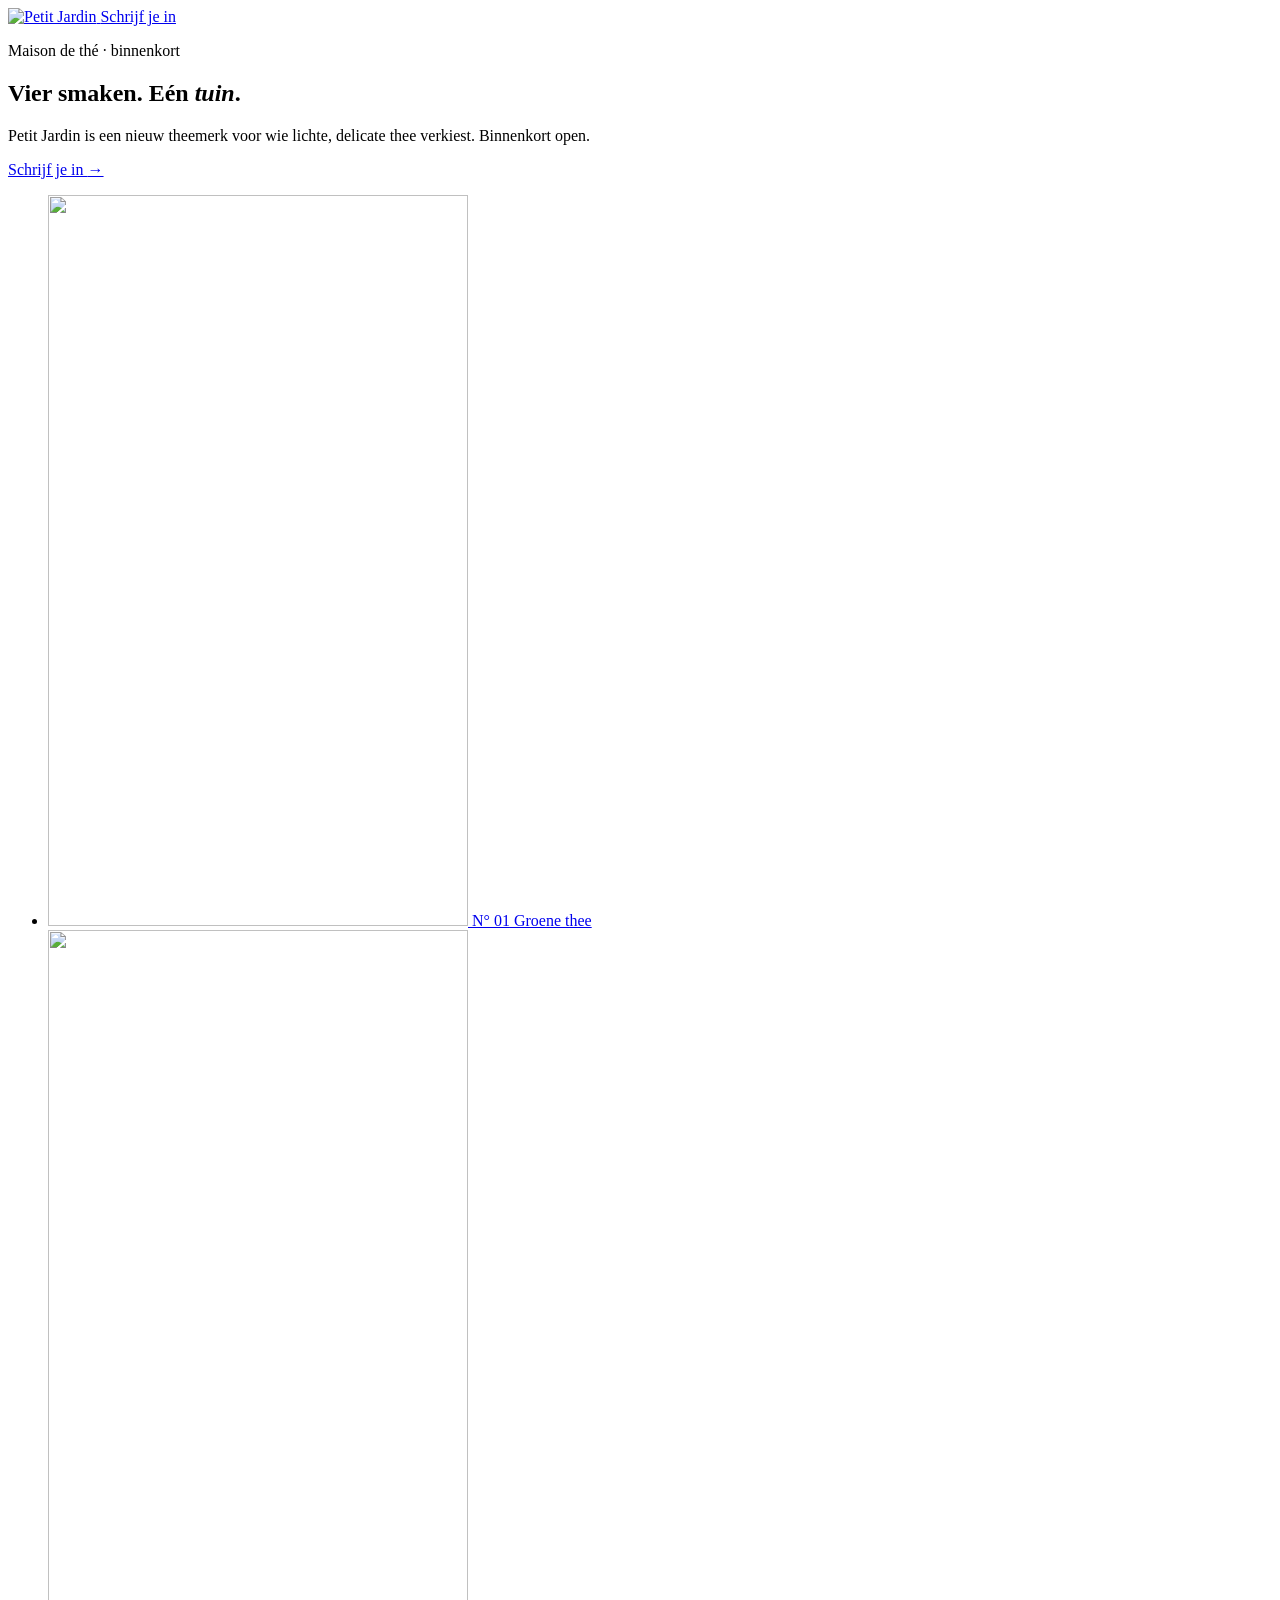
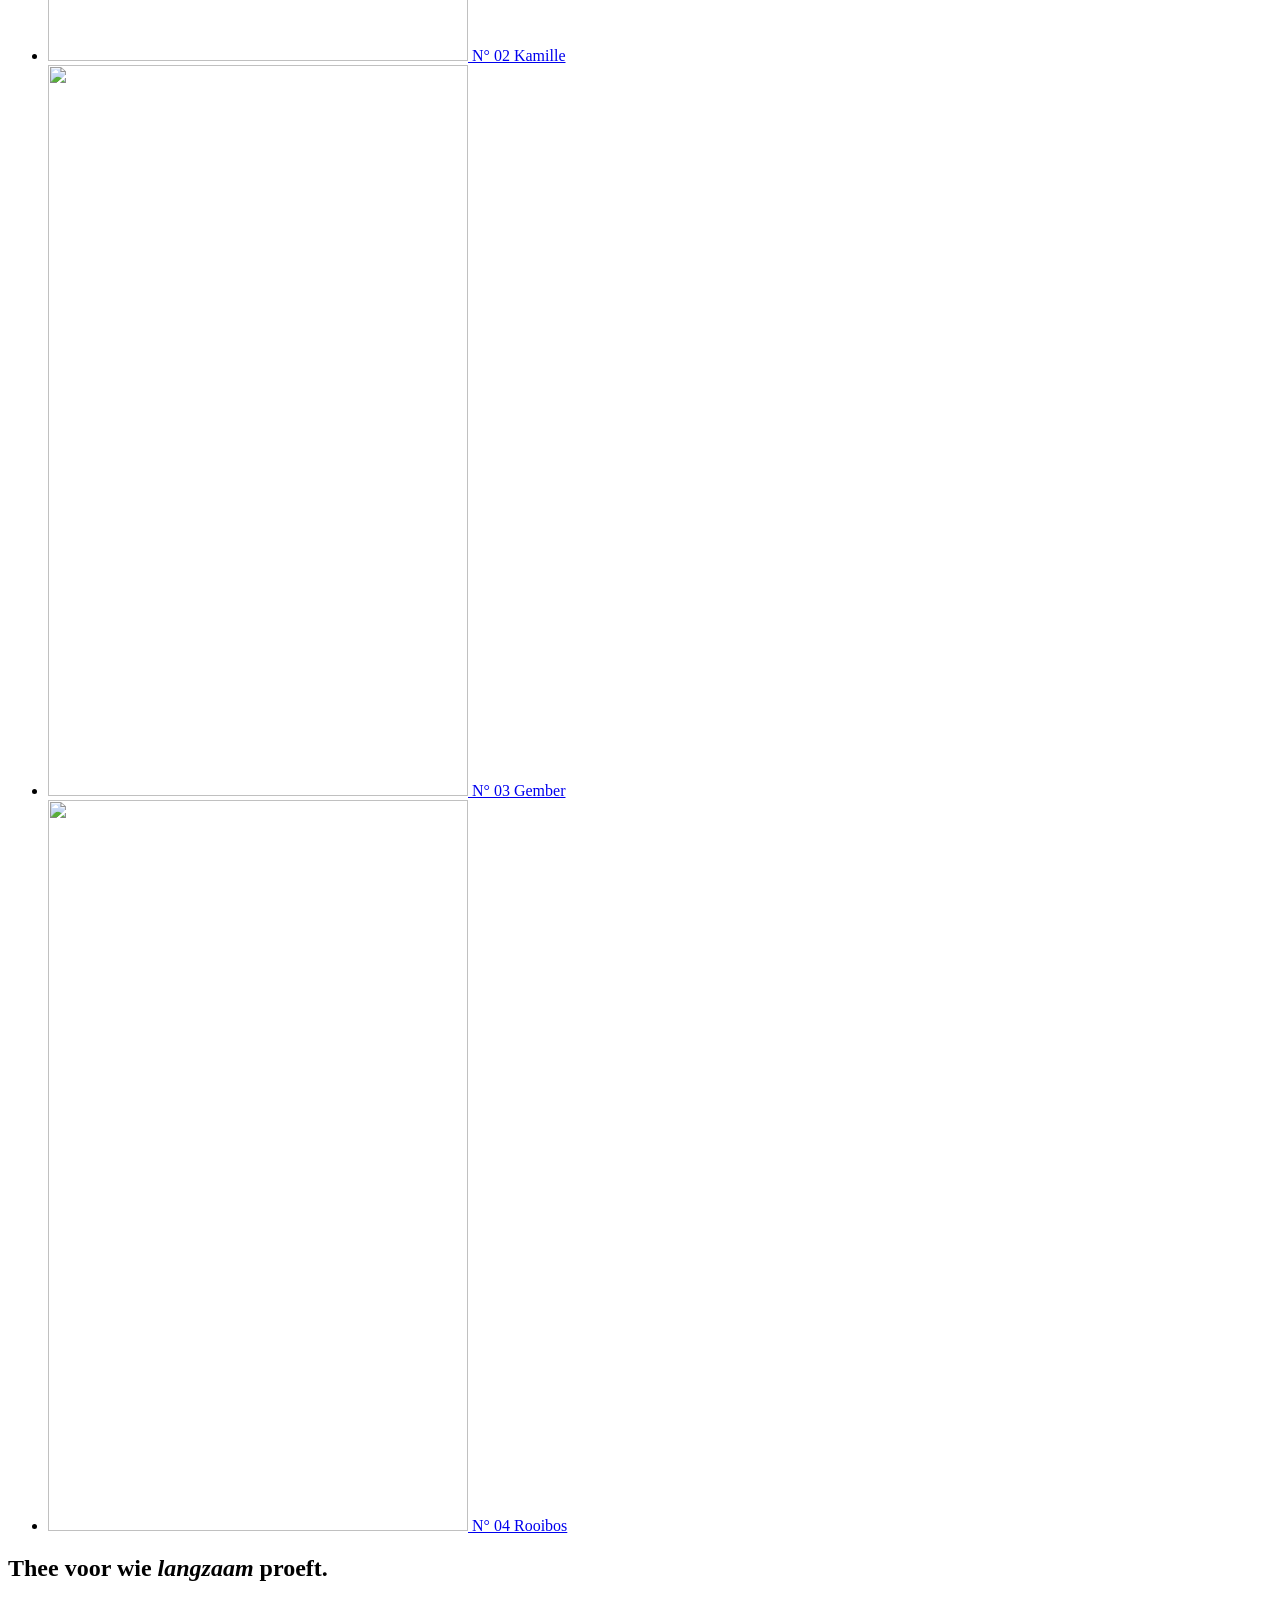
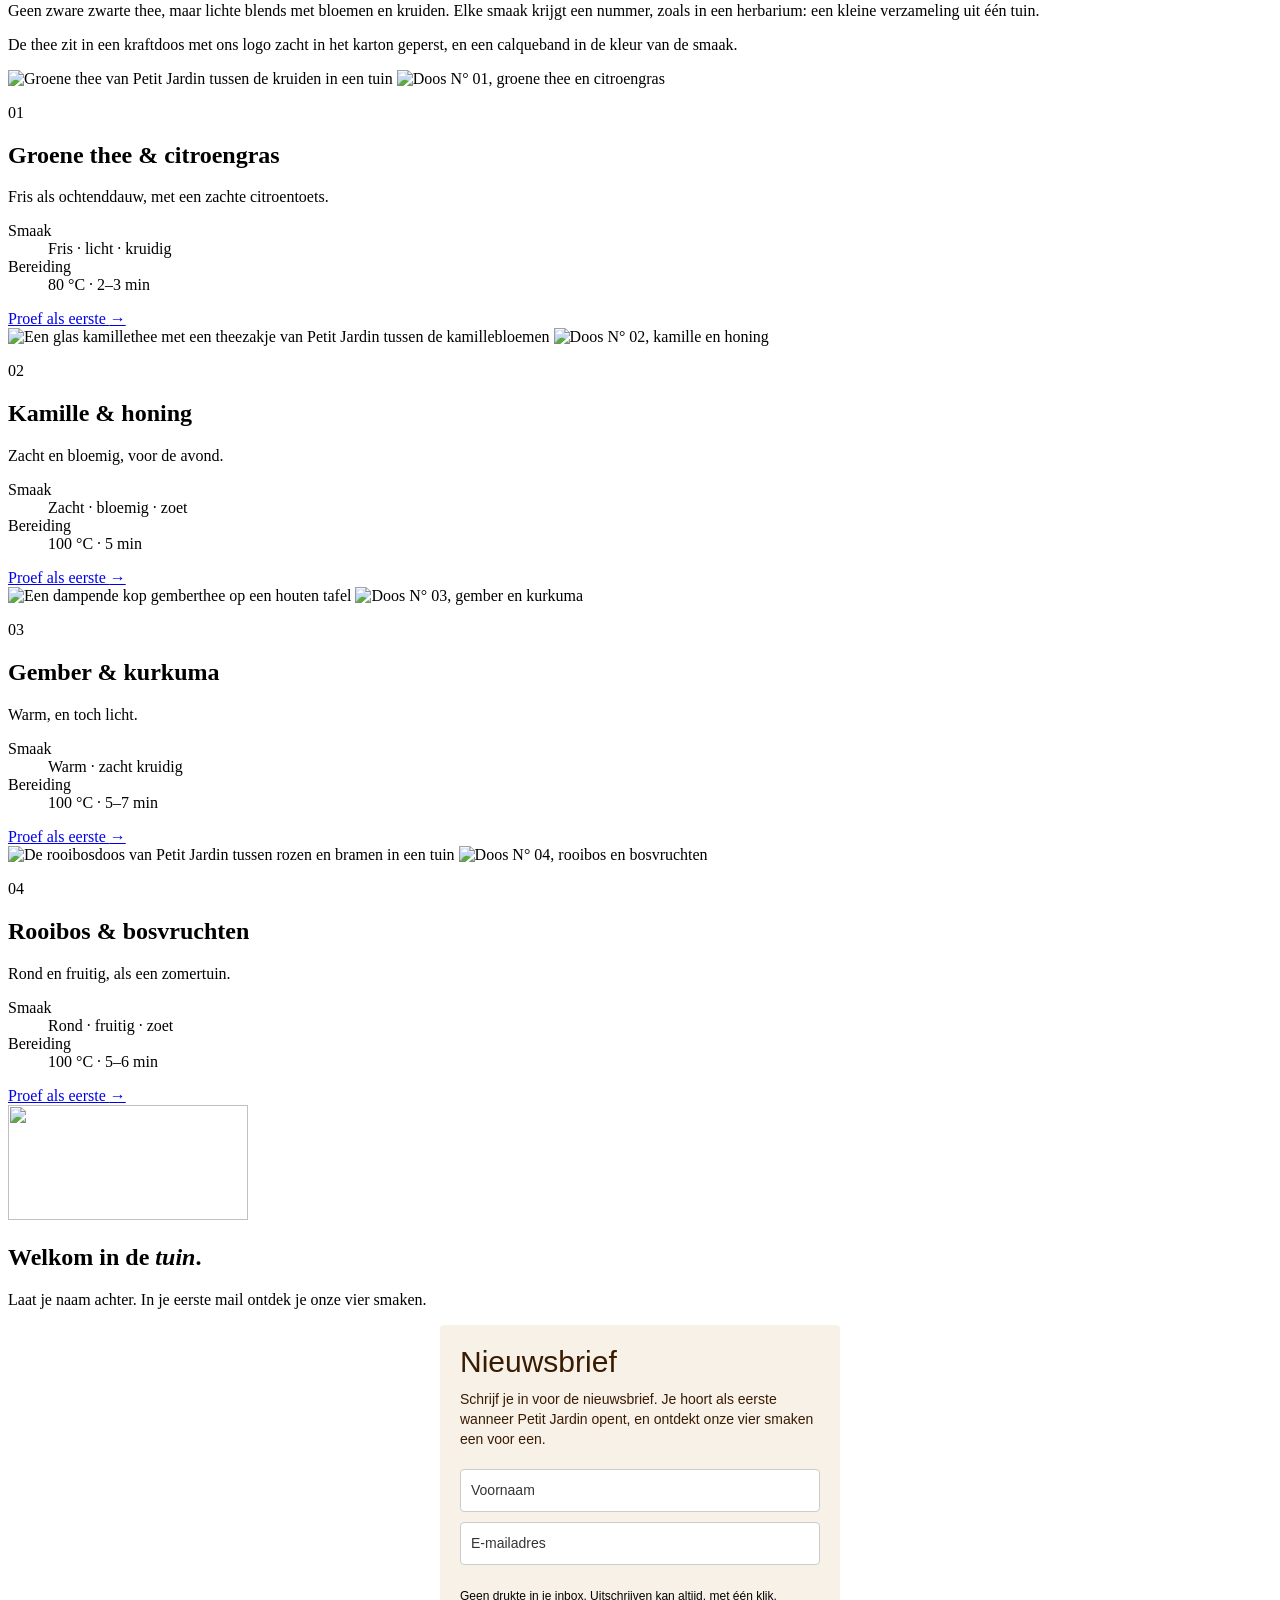
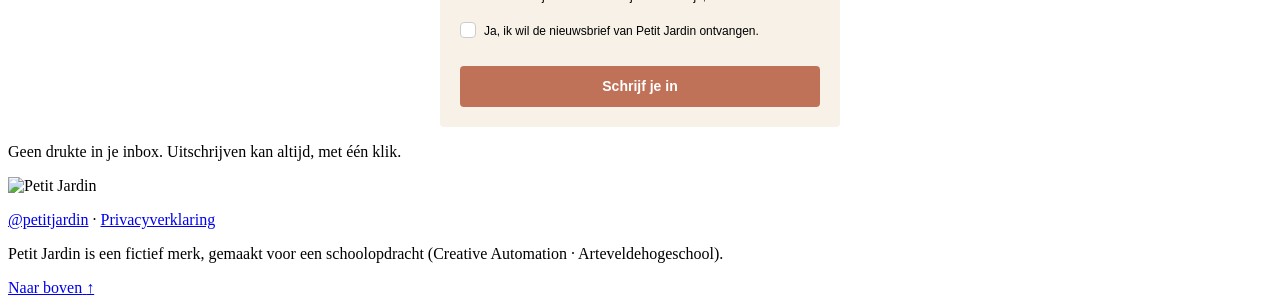
==== index.html @ 63204a81 "Add files via upload" ====
<!doctype html>
<html lang="nl">
<head>
  <meta charset="utf-8">
  <meta name="viewport" content="width=device-width, initial-scale=1">
  <title>Petit Jardin · Maison de thé</title>
  <meta name="description" content="Vier smaken. Eén tuin. Petit Jardin is een nieuw theemerk voor wie lichte, delicate thee verkiest. Schrijf je in voor de nieuwsbrief.">
  <meta property="og:title" content="Petit Jardin · Vier smaken. Eén tuin.">
  <meta property="og:description" content="Een nieuw theemerk voor wie lichte, delicate thee verkiest. Binnenkort open.">
  <link rel="icon" type="image/png" sizes="64x64" href="img/favicon.png?v=2">
  <link rel="preconnect" href="https://fonts.googleapis.com">
  <link rel="preconnect" href="https://fonts.gstatic.com" crossorigin>
  <link href="https://fonts.googleapis.com/css2?family=DM+Mono:wght@400&family=Fraunces:ital,opsz,wght,SOFT,WONK@0,9..144,300,0..100,0..1;1,9..144,300,0..100,0..1&family=Jost:wght@300;400&display=swap" rel="stylesheet">
  <link rel="stylesheet" href="css/richting-b.css?v=6">
  <link rel="stylesheet" href="css/mailerlite.css?v=1">
  <script>document.documentElement.classList.add('js');</script>
</head>
<body>

  <!-- Navigatie: bovenaan in de pagina; voorbij de hero glijdt ze als compacte vaste balk in beeld.
       De plaatshouder houdt de oorspronkelijke hoogte vast, zodat er nooit iets verspringt. -->
  <div class="header-plek">
  <header class="header">
    <a href="#top" class="header__logo" aria-label="Petit Jardin, naar boven">
      <img src="img/logo-horizontaal.png" alt="Petit Jardin" width="184" height="48">
    </a>
    <a href="#inschrijven" class="knop knop--klein">Schrijf je in</a>
  </header>
  </div>

  <!-- 1 · HERO -->
  <div class="hero-wrap">
    <section class="hero" aria-labelledby="hero-titel">
      <div class="hero__tekst">
        <p class="label reveal">Maison de thé · binnenkort</p>
        <h1 id="hero-titel" class="reveal">Vier smaken. Eén <em>tuin</em>.</h1>
        <p class="hero__intro reveal">Petit Jardin is een nieuw theemerk voor wie lichte, delicate thee verkiest. Binnenkort open.</p>
        <a href="#inschrijven" class="tekstlink reveal">Schrijf je in <span class="tekstlink__pijl" aria-hidden="true">→</span></a>
      </div>
      <ul class="collectie reveal" aria-label="De vier smaken">
        <li>
          <a class="collectie__doos" href="#groene-thee" style="--nevel: url('img/pj_14_nevel_N01_groene-thee.jpg'); --kleur: #A9C6A4">
            <span class="collectie__nevel" aria-hidden="true"></span>
            <picture><source srcset="img/doos-n01-groene-thee.webp" type="image/webp"><img src="img/doos-n01-groene-thee.png" alt="" width="420" height="731"></picture>
            <span class="collectie__naam"><span>N° 01</span> Groene thee</span>
          </a>
        </li>
        <li>
          <a class="collectie__doos" href="#kamille" style="--nevel: url('img/pj_15_nevel_N02_kamille.jpg'); --kleur: #EFCF83">
            <span class="collectie__nevel" aria-hidden="true"></span>
            <picture><source srcset="img/doos-n02-kamille.webp" type="image/webp"><img src="img/doos-n02-kamille.png" alt="" width="420" height="731"></picture>
            <span class="collectie__naam"><span>N° 02</span> Kamille</span>
          </a>
        </li>
        <li>
          <a class="collectie__doos" href="#gember" style="--nevel: url('img/pj_16_nevel_N03_gember.jpg'); --kleur: #E79C80">
            <span class="collectie__nevel" aria-hidden="true"></span>
            <picture><source srcset="img/doos-n03-gember.webp" type="image/webp"><img src="img/doos-n03-gember.png" alt="" width="420" height="731"></picture>
            <span class="collectie__naam"><span>N° 03</span> Gember</span>
          </a>
        </li>
        <li>
          <a class="collectie__doos" href="#rooibos" style="--nevel: url('img/pj_17_nevel_N04_rooibos.jpg'); --kleur: #C68FA2">
            <span class="collectie__nevel" aria-hidden="true"></span>
            <picture><source srcset="img/doos-n04-rooibos.webp" type="image/webp"><img src="img/doos-n04-rooibos.png" alt="" width="420" height="731"></picture>
            <span class="collectie__naam"><span>N° 04</span> Rooibos</span>
          </a>
        </li>
      </ul>
    </section>
  </div>

  <main>
    <!-- 2 · VERHAAL -->
    <section class="verhaal" aria-labelledby="verhaal-titel">
      <span class="haarlijn" aria-hidden="true"></span>
      <h2 id="verhaal-titel" class="reveal">Thee voor wie <em>langzaam</em> proeft.</h2>
      <div class="verhaal__kolommen reveal">
        <p>Geen zware zwarte thee, maar lichte blends met bloemen en kruiden. Elke smaak krijgt een nummer, zoals in een herbarium: een kleine verzameling uit één tuin.</p>
        <p>De thee zit in een kraftdoos met ons logo zacht in het karton geperst, en een calqueband in de kleur van de smaak.</p>
      </div>
      <span class="haarlijn" aria-hidden="true"></span>
    </section>

    <!-- 3–6 · DE VIER SMAKEN, elk op een eigen nevel -->
    <section class="smaak smaak--n01" id="groene-thee" aria-labelledby="smaak-01">
      <div class="smaak__inner">
        <div class="smaak__beeld reveal">
          <img class="smaak__foto" src="img/pj_08_groene-thee_kruidentuin.jpg" alt="Groene thee van Petit Jardin tussen de kruiden in een tuin" width="1080" height="1350" loading="lazy">
          <picture><source srcset="img/doos-n01-groene-thee.webp" type="image/webp"><img class="smaak__doos" src="img/doos-n01-groene-thee.png" alt="Doos N° 01, groene thee en citroengras" width="420" height="731" loading="lazy"></picture>
        </div>
        <article class="etiket reveal">
          <p class="etiket__nummer" aria-hidden="true">01</p>
          <h2 id="smaak-01"><span class="etiket__naam">Groene thee</span> <span class="etiket__duo">&amp; citroengras</span></h2>
          <p class="etiket__tekst">Fris als ochtenddauw, met een zachte citroentoets.</p>
          <dl class="etiket__info">
            <div><dt>Smaak</dt><dd>Fris · licht · kruidig</dd></div>
            <div class="etiket__bereiding"><dt>Bereiding</dt><dd>80 °C · 2–3 min</dd></div>
          </dl>
          <a href="#inschrijven" class="tekstlink">Proef als eerste <span class="tekstlink__pijl" aria-hidden="true">→</span></a>
        </article>
      </div>
    </section>

    <section class="smaak smaak--n02 smaak--gespiegeld" id="kamille" aria-labelledby="smaak-02">
      <div class="smaak__inner">
        <div class="smaak__beeld reveal">
          <img class="smaak__foto" src="img/pj_02_kamille_glas.jpg" alt="Een glas kamillethee met een theezakje van Petit Jardin tussen de kamillebloemen" width="960" height="1200" loading="lazy">
          <picture><source srcset="img/doos-n02-kamille.webp" type="image/webp"><img class="smaak__doos" src="img/doos-n02-kamille.png" alt="Doos N° 02, kamille en honing" width="420" height="731" loading="lazy"></picture>
        </div>
        <article class="etiket reveal">
          <p class="etiket__nummer" aria-hidden="true">02</p>
          <h2 id="smaak-02"><span class="etiket__naam">Kamille</span> <span class="etiket__duo">&amp; honing</span></h2>
          <p class="etiket__tekst">Zacht en bloemig, voor de avond.</p>
          <dl class="etiket__info">
            <div><dt>Smaak</dt><dd>Zacht · bloemig · zoet</dd></div>
            <div class="etiket__bereiding"><dt>Bereiding</dt><dd>100 °C · 5 min</dd></div>
          </dl>
          <a href="#inschrijven" class="tekstlink">Proef als eerste <span class="tekstlink__pijl" aria-hidden="true">→</span></a>
        </article>
      </div>
    </section>

    <section class="smaak smaak--n03" id="gember" aria-labelledby="smaak-03">
      <div class="smaak__inner">
        <div class="smaak__beeld reveal">
          <img class="smaak__foto" src="img/pj_04_gember_kop.jpg" alt="Een dampende kop gemberthee op een houten tafel" width="960" height="1200" loading="lazy">
          <picture><source srcset="img/doos-n03-gember.webp" type="image/webp"><img class="smaak__doos" src="img/doos-n03-gember.png" alt="Doos N° 03, gember en kurkuma" width="420" height="731" loading="lazy"></picture>
        </div>
        <article class="etiket reveal">
          <p class="etiket__nummer" aria-hidden="true">03</p>
          <h2 id="smaak-03"><span class="etiket__naam">Gember</span> <span class="etiket__duo">&amp; kurkuma</span></h2>
          <p class="etiket__tekst">Warm, en toch licht.</p>
          <dl class="etiket__info">
            <div><dt>Smaak</dt><dd>Warm · zacht kruidig</dd></div>
            <div class="etiket__bereiding"><dt>Bereiding</dt><dd>100 °C · 5–7 min</dd></div>
          </dl>
          <a href="#inschrijven" class="tekstlink">Proef als eerste <span class="tekstlink__pijl" aria-hidden="true">→</span></a>
        </article>
      </div>
    </section>

    <section class="smaak smaak--n04 smaak--gespiegeld" id="rooibos" aria-labelledby="smaak-04">
      <div class="smaak__inner">
        <div class="smaak__beeld reveal">
          <img class="smaak__foto" src="img/pj_05_rooibos_tuin.jpg" alt="De rooibosdoos van Petit Jardin tussen rozen en bramen in een tuin" width="960" height="1200" loading="lazy">
          <picture><source srcset="img/doos-n04-rooibos.webp" type="image/webp"><img class="smaak__doos" src="img/doos-n04-rooibos.png" alt="Doos N° 04, rooibos en bosvruchten" width="420" height="731" loading="lazy"></picture>
        </div>
        <article class="etiket reveal">
          <p class="etiket__nummer" aria-hidden="true">04</p>
          <h2 id="smaak-04"><span class="etiket__naam">Rooibos</span> <span class="etiket__duo">&amp; bosvruchten</span></h2>
          <p class="etiket__tekst">Rond en fruitig, als een zomertuin.</p>
          <dl class="etiket__info">
            <div><dt>Smaak</dt><dd>Rond · fruitig · zoet</dd></div>
            <div class="etiket__bereiding"><dt>Bereiding</dt><dd>100 °C · 5–6 min</dd></div>
          </dl>
          <a href="#inschrijven" class="tekstlink">Proef als eerste <span class="tekstlink__pijl" aria-hidden="true">→</span></a>
        </article>
      </div>
    </section>

    <!-- 7 · INSCHRIJVEN op kraft -->
    <section class="inschrijven" id="inschrijven" aria-labelledby="inschrijven-titel">
      <img class="inschrijven__logo reveal" src="img/logo-gestapeld-dun-bruin.png" alt="" width="240" height="115" loading="lazy">
      <h2 id="inschrijven-titel" class="reveal">Welkom in de <em>tuin</em>.</h2>
      <p class="inschrijven__intro reveal">Laat je naam achter. In je eerste mail ontdek je onze vier smaken.</p>

      <div class="kaart reveal">
        <!-- ===================================================
             MAILERLITE-FORMULIER
             Vervang alles binnen <div id="mailerlite-form"> door
             de embedcode van je MailerLite-formulier.
             (Hieronder staat de echte embed van MailerLite. Stijl: css/mailerlite.css)
             =================================================== -->
        <div id="mailerlite-form" class="formulier">
<style type="text/css">@import url("https://assets.mlcdn.com/fonts.css?version=1794235");</style>
    <style type="text/css">
    /* LOADER */
    .ml-form-embedSubmitLoad {
      display: inline-block;
      width: 20px;
      height: 20px;
    }
    .g-recaptcha {
    transform: scale(1);
    -webkit-transform: scale(1);
    transform-origin: 0 0;
    -webkit-transform-origin: 0 0;
    height: ;
    }
    .sr-only {
      position: absolute;
      width: 1px;
      height: 1px;
      padding: 0;
      margin: -1px;
      overflow: hidden;
      clip: rect(0,0,0,0);
      border: 0;
    }
    .ml-form-embedSubmitLoad:after {
      content: " ";
      display: block;
      width: 11px;
      height: 11px;
      margin: 1px;
      border-radius: 50%;
      border: 4px solid #fff;
    border-color: #ffffff #ffffff #ffffff transparent;
    animation: ml-form-embedSubmitLoad 1.2s linear infinite;
    }
    @keyframes ml-form-embedSubmitLoad {
      0% {
      transform: rotate(0deg);
      }
      100% {
      transform: rotate(360deg);
      }
    }
      #mlb2-48344064.ml-form-embedContainer {
        box-sizing: border-box;
        display: table;
        margin: 0 auto;
        position: static;
        width: 100% !important;
      }
      #mlb2-48344064.ml-form-embedContainer h4,
      #mlb2-48344064.ml-form-embedContainer p,
      #mlb2-48344064.ml-form-embedContainer span,
      #mlb2-48344064.ml-form-embedContainer button {
        text-transform: none !important;
        letter-spacing: normal !important;
      }
      #mlb2-48344064.ml-form-embedContainer .ml-form-embedWrapper {
        background-color: #F7F1E8;
        border-width: 0px;
        border-color: transparent;
        border-radius: 4px;
        border-style: solid;
        box-sizing: border-box;
        display: inline-block !important;
        margin: 0;
        padding: 0;
        position: relative;
              }
      #mlb2-48344064.ml-form-embedContainer .ml-form-embedWrapper.embedPopup,
      #mlb2-48344064.ml-form-embedContainer .ml-form-embedWrapper.embedDefault { width: 400px; }
      #mlb2-48344064.ml-form-embedContainer .ml-form-embedWrapper.embedForm { max-width: 400px; width: 100%; }
      #mlb2-48344064.ml-form-embedContainer .ml-form-align-left { text-align: left; }
      #mlb2-48344064.ml-form-embedContainer .ml-form-align-center { text-align: center; }
      #mlb2-48344064.ml-form-embedContainer .ml-form-align-default { display: table-cell !important; vertical-align: middle !important; text-align: center !important; }
      #mlb2-48344064.ml-form-embedContainer .ml-form-align-right { text-align: right; }
      #mlb2-48344064.ml-form-embedContainer .ml-form-embedWrapper .ml-form-embedHeader img {
        border-top-left-radius: 4px;
        border-top-right-radius: 4px;
        height: auto;
        margin: 0 auto !important;
        max-width: 100%;
        width: undefinedpx;
      }
      #mlb2-48344064.ml-form-embedContainer .ml-form-embedWrapper .ml-form-embedBody,
      #mlb2-48344064.ml-form-embedContainer .ml-form-embedWrapper .ml-form-successBody {
        padding: 20px 20px 0 20px;
      }
      #mlb2-48344064.ml-form-embedContainer .ml-form-embedWrapper .ml-form-embedBody.ml-form-embedBodyHorizontal {
        padding-bottom: 0;
      }
      #mlb2-48344064.ml-form-embedContainer .ml-form-embedWrapper .ml-form-embedBody .ml-form-embedContent,
      #mlb2-48344064.ml-form-embedContainer .ml-form-embedWrapper .ml-form-successBody .ml-form-successContent {
        text-align: left;
        margin: 0 0 20px 0;
      }
      #mlb2-48344064.ml-form-embedContainer .ml-form-embedWrapper .ml-form-embedBody .ml-form-embedContent h4,
      #mlb2-48344064.ml-form-embedContainer .ml-form-embedWrapper .ml-form-successBody .ml-form-successContent h4 {
        color: #391B02;
        font-family: 'Open Sans', Arial, Helvetica, sans-serif;
        font-size: 30px;
        font-weight: 400;
        margin: 0 0 10px 0;
        text-align: left;
        word-break: break-word;
      }
      #mlb2-48344064.ml-form-embedContainer .ml-form-embedWrapper .ml-form-embedBody .ml-form-embedContent p,
      #mlb2-48344064.ml-form-embedContainer .ml-form-embedWrapper .ml-form-successBody .ml-form-successContent p {
        color: #391B02;
        font-family: 'Open Sans', Arial, Helvetica, sans-serif;
        font-size: 14px;
        font-weight: 400;
        line-height: 20px;
        margin: 0 0 10px 0;
        text-align: left;
      }
      #mlb2-48344064.ml-form-embedContainer .ml-form-embedWrapper .ml-form-embedBody .ml-form-embedContent ul,
      #mlb2-48344064.ml-form-embedContainer .ml-form-embedWrapper .ml-form-embedBody .ml-form-embedContent ol,
      #mlb2-48344064.ml-form-embedContainer .ml-form-embedWrapper .ml-form-successBody .ml-form-successContent ul,
      #mlb2-48344064.ml-form-embedContainer .ml-form-embedWrapper .ml-form-successBody .ml-form-successContent ol {
        color: #391B02;
        font-family: 'Open Sans', Arial, Helvetica, sans-serif;
        font-size: 14px;
      }
      #mlb2-48344064.ml-form-embedContainer .ml-form-embedWrapper .ml-form-embedBody .ml-form-embedContent ol ol,
      #mlb2-48344064.ml-form-embedContainer .ml-form-embedWrapper .ml-form-successBody .ml-form-successContent ol ol {
        list-style-type: lower-alpha;
      }
      #mlb2-48344064.ml-form-embedContainer .ml-form-embedWrapper .ml-form-embedBody .ml-form-embedContent ol ol ol,
      #mlb2-48344064.ml-form-embedContainer .ml-form-embedWrapper .ml-form-successBody .ml-form-successContent ol ol ol {
        list-style-type: lower-roman;
      }
      #mlb2-48344064.ml-form-embedContainer .ml-form-embedWrapper .ml-form-embedBody .ml-form-embedContent p a,
      #mlb2-48344064.ml-form-embedContainer .ml-form-embedWrapper .ml-form-successBody .ml-form-successContent p a {
        color: #391B02;
        text-decoration: underline;
      }
      #mlb2-48344064.ml-form-embedContainer .ml-form-embedWrapper .ml-block-form .ml-field-group {
        text-align: left!important;
      }
      #mlb2-48344064.ml-form-embedContainer .ml-form-embedWrapper .ml-block-form .ml-field-group label {
        margin-bottom: 5px;
        color: #333333;
        font-size: 14px;
        font-family: 'Open Sans', Arial, Helvetica, sans-serif;
        font-weight: bold; font-style: normal; text-decoration: none;;
        display: inline-block;
        line-height: 20px;
      }
      #mlb2-48344064.ml-form-embedContainer .ml-form-embedWrapper .ml-form-embedBody .ml-form-embedContent p:last-child,
      #mlb2-48344064.ml-form-embedContainer .ml-form-embedWrapper .ml-form-successBody .ml-form-successContent p:last-child {
        margin: 0;
      }
      #mlb2-48344064.ml-form-embedContainer .ml-form-embedWrapper .ml-form-embedBody form {
        margin: 0;
        width: 100%;
      }
      #mlb2-48344064.ml-form-embedContainer .ml-form-embedWrapper .ml-form-embedBody .ml-form-formContent,
      #mlb2-48344064.ml-form-embedContainer .ml-form-embedWrapper .ml-form-embedBody .ml-form-checkboxRow {
        margin: 0 0 20px 0;
        width: 100%;
      }
      #mlb2-48344064.ml-form-embedContainer .ml-form-embedWrapper .ml-form-embedBody .ml-form-checkboxRow {
        float: left;
      }
      #mlb2-48344064.ml-form-embedContainer .ml-form-embedWrapper .ml-form-embedBody .ml-form-formContent.horozintalForm {
        margin: 0;
        padding: 0 0 20px 0;
        width: 100%;
        height: auto;
        float: left;
      }
      #mlb2-48344064.ml-form-embedContainer .ml-form-embedWrapper .ml-form-embedBody .ml-form-fieldRow {
        margin: 0 0 10px 0;
        width: 100%;
      }
      #mlb2-48344064.ml-form-embedContainer .ml-form-embedWrapper .ml-form-embedBody .ml-form-fieldRow.ml-last-item {
        margin: 0;
      }
      #mlb2-48344064.ml-form-embedContainer .ml-form-embedWrapper .ml-form-embedBody .ml-form-fieldRow.ml-formfieldHorizintal {
        margin: 0;
      }
      #mlb2-48344064.ml-form-embedContainer .ml-form-embedWrapper .ml-form-embedBody .ml-form-fieldRow input {
        background-color: #ffffff !important;
        color: #333333 !important;
        border-color: #cccccc;
        border-radius: 4px !important;
        border-style: solid !important;
        border-width: 1px !important;
        font-family: 'Open Sans', Arial, Helvetica, sans-serif;
        font-size: 14px !important;
        height: auto;
        line-height: 21px !important;
        margin-bottom: 0;
        margin-top: 0;
        margin-left: 0;
        margin-right: 0;
        padding: 10px 10px !important;
        width: 100% !important;
        box-sizing: border-box !important;
        max-width: 100% !important;
      }
      #mlb2-48344064.ml-form-embedContainer .ml-form-embedWrapper .ml-form-embedBody .ml-form-fieldRow input::-webkit-input-placeholder,
      #mlb2-48344064.ml-form-embedContainer .ml-form-embedWrapper .ml-form-embedBody .ml-form-horizontalRow input::-webkit-input-placeholder { color: #333333; }
      #mlb2-48344064.ml-form-embedContainer .ml-form-embedWrapper .ml-form-embedBody .ml-form-fieldRow input::-moz-placeholder,
      #mlb2-48344064.ml-form-embedContainer .ml-form-embedWrapper .ml-form-embedBody .ml-form-horizontalRow input::-moz-placeholder { color: #333333; }
      #mlb2-48344064.ml-form-embedContainer .ml-form-embedWrapper .ml-form-embedBody .ml-form-fieldRow input:-ms-input-placeholder,
      #mlb2-48344064.ml-form-embedContainer .ml-form-embedWrapper .ml-form-embedBody .ml-form-horizontalRow input:-ms-input-placeholder { color: #333333; }
      #mlb2-48344064.ml-form-embedContainer .ml-form-embedWrapper .ml-form-embedBody .ml-form-fieldRow input:-moz-placeholder,
      #mlb2-48344064.ml-form-embedContainer .ml-form-embedWrapper .ml-form-embedBody .ml-form-horizontalRow input:-moz-placeholder { color: #333333; }
      #mlb2-48344064.ml-form-embedContainer .ml-form-embedWrapper .ml-form-embedBody .ml-form-fieldRow textarea, #mlb2-48344064.ml-form-embedContainer .ml-form-embedWrapper .ml-form-embedBody .ml-form-horizontalRow textarea {
        background-color: #ffffff !important;
        color: #333333 !important;
        border-color: #cccccc;
        border-radius: 4px !important;
        border-style: solid !important;
        border-width: 1px !important;
        font-family: 'Open Sans', Arial, Helvetica, sans-serif;
        font-size: 14px !important;
        height: auto;
        line-height: 21px !important;
        margin-bottom: 0;
        margin-top: 0;
        padding: 10px 10px !important;
        width: 100% !important;
        box-sizing: border-box !important;
        max-width: 100% !important;
      }
      #mlb2-48344064.ml-form-embedContainer .ml-form-embedWrapper .ml-form-embedBody .ml-form-fieldRow .custom-radio .custom-control-label::before, #mlb2-48344064.ml-form-embedContainer .ml-form-embedWrapper .ml-form-embedBody .ml-form-horizontalRow .custom-radio .custom-control-label::before, #mlb2-48344064.ml-form-embedContainer .ml-form-embedWrapper .ml-form-embedBody .ml-form-fieldRow .custom-checkbox .custom-control-label::before, #mlb2-48344064.ml-form-embedContainer .ml-form-embedWrapper .ml-form-embedBody .ml-form-horizontalRow .custom-checkbox .custom-control-label::before, #mlb2-48344064.ml-form-embedContainer .ml-form-embedWrapper .ml-form-embedBody .ml-form-embedPermissions .ml-form-embedPermissionsOptionsCheckbox .label-description::before, #mlb2-48344064.ml-form-embedContainer .ml-form-embedWrapper .ml-form-embedBody .ml-form-interestGroupsRow .ml-form-interestGroupsRowCheckbox .label-description::before, #mlb2-48344064.ml-form-embedContainer .ml-form-embedWrapper .ml-form-embedBody .ml-form-checkboxRow .label-description::before {
          border-color: #cccccc!important;
          background-color: #ffffff!important;
      }
      #mlb2-48344064.ml-form-embedContainer .ml-form-embedWrapper .ml-form-embedBody .ml-form-fieldRow input.custom-control-input[type="checkbox"]{
        box-sizing: border-box;
        padding: 0;
        position: absolute;
        z-index: -1;
        opacity: 0;
        margin-top: 5px;
        margin-left: -1.5rem;
        overflow: visible;
      }
      #mlb2-48344064.ml-form-embedContainer .ml-form-embedWrapper .ml-form-embedBody .ml-form-fieldRow .custom-checkbox .custom-control-label::before, #mlb2-48344064.ml-form-embedContainer .ml-form-embedWrapper .ml-form-embedBody .ml-form-horizontalRow .custom-checkbox .custom-control-label::before, #mlb2-48344064.ml-form-embedContainer .ml-form-embedWrapper .ml-form-embedBody .ml-form-embedPermissions .ml-form-embedPermissionsOptionsCheckbox .label-description::before, #mlb2-48344064.ml-form-embedContainer .ml-form-embedWrapper .ml-form-embedBody .ml-form-interestGroupsRow .ml-form-interestGroupsRowCheckbox .label-description::before, #mlb2-48344064.ml-form-embedContainer .ml-form-embedWrapper .ml-form-embedBody .ml-form-checkboxRow .label-description::before {
        border-radius: 4px!important;
      }
      #mlb2-48344064.ml-form-embedContainer .ml-form-embedWrapper .ml-form-embedBody .ml-form-checkboxRow input[type=checkbox]:checked~.label-description::after, #mlb2-48344064.ml-form-embedContainer .ml-form-embedWrapper .ml-form-embedBody .ml-form-embedPermissions .ml-form-embedPermissionsOptionsCheckbox input[type=checkbox]:checked~.label-description::after, #mlb2-48344064.ml-form-embedContainer .ml-form-embedWrapper .ml-form-embedBody .ml-form-fieldRow .custom-checkbox .custom-control-input:checked~.custom-control-label::after, #mlb2-48344064.ml-form-embedContainer .ml-form-embedWrapper .ml-form-embedBody .ml-form-horizontalRow .custom-checkbox .custom-control-input:checked~.custom-control-label::after, #mlb2-48344064.ml-form-embedContainer .ml-form-embedWrapper .ml-form-embedBody .ml-form-interestGroupsRow .ml-form-interestGroupsRowCheckbox input[type=checkbox]:checked~.label-description::after {
        background-image: url("data:image/svg+xml,%3csvg xmlns='http://www.w3.org/2000/svg' viewBox='0 0 8 8'%3e%3cpath fill='%23fff' d='M6.564.75l-3.59 3.612-1.538-1.55L0 4.26 2.974 7.25 8 2.193z'/%3e%3c/svg%3e");
      }
      #mlb2-48344064.ml-form-embedContainer .ml-form-embedWrapper .ml-form-embedBody .ml-form-fieldRow .custom-radio .custom-control-input:checked~.custom-control-label::after, #mlb2-48344064.ml-form-embedContainer .ml-form-embedWrapper .ml-form-embedBody .ml-form-fieldRow .custom-radio .custom-control-input:checked~.custom-control-label::after {
        background-image: url("data:image/svg+xml,%3csvg xmlns='http://www.w3.org/2000/svg' viewBox='-4 -4 8 8'%3e%3ccircle r='3' fill='%23fff'/%3e%3c/svg%3e");
      }
      #mlb2-48344064.ml-form-embedContainer .ml-form-embedWrapper .ml-form-embedBody .ml-form-fieldRow .custom-radio .custom-control-input:checked~.custom-control-label::before, #mlb2-48344064.ml-form-embedContainer .ml-form-embedWrapper .ml-form-embedBody .ml-form-horizontalRow .custom-radio .custom-control-input:checked~.custom-control-label::before, #mlb2-48344064.ml-form-embedContainer .ml-form-embedWrapper .ml-form-embedBody .ml-form-fieldRow .custom-checkbox .custom-control-input:checked~.custom-control-label::before, #mlb2-48344064.ml-form-embedContainer .ml-form-embedWrapper .ml-form-embedBody .ml-form-horizontalRow .custom-checkbox .custom-control-input:checked~.custom-control-label::before, #mlb2-48344064.ml-form-embedContainer .ml-form-embedWrapper .ml-form-embedBody .ml-form-embedPermissions .ml-form-embedPermissionsOptionsCheckbox input[type=checkbox]:checked~.label-description::before, #mlb2-48344064.ml-form-embedContainer .ml-form-embedWrapper .ml-form-embedBody .ml-form-interestGroupsRow .ml-form-interestGroupsRowCheckbox input[type=checkbox]:checked~.label-description::before, #mlb2-48344064.ml-form-embedContainer .ml-form-embedWrapper .ml-form-embedBody .ml-form-checkboxRow input[type=checkbox]:checked~.label-description::before  {
          border-color: #000000!important;
          background-color: #000000!important;
      }
      #mlb2-48344064.ml-form-embedContainer .ml-form-embedWrapper .ml-form-embedBody .ml-form-fieldRow .custom-radio .custom-control-label::before, #mlb2-48344064.ml-form-embedContainer .ml-form-embedWrapper .ml-form-embedBody .ml-form-horizontalRow .custom-radio .custom-control-label::before, #mlb2-48344064.ml-form-embedContainer .ml-form-embedWrapper .ml-form-embedBody .ml-form-fieldRow .custom-radio .custom-control-label::after, #mlb2-48344064.ml-form-embedContainer .ml-form-embedWrapper .ml-form-embedBody .ml-form-horizontalRow .custom-radio .custom-control-label::after, #mlb2-48344064.ml-form-embedContainer .ml-form-embedWrapper .ml-form-embedBody .ml-form-fieldRow .custom-checkbox .custom-control-label::before, #mlb2-48344064.ml-form-embedContainer .ml-form-embedWrapper .ml-form-embedBody .ml-form-fieldRow .custom-checkbox .custom-control-label::after, #mlb2-48344064.ml-form-embedContainer .ml-form-embedWrapper .ml-form-embedBody .ml-form-horizontalRow .custom-checkbox .custom-control-label::before, #mlb2-48344064.ml-form-embedContainer .ml-form-embedWrapper .ml-form-embedBody .ml-form-horizontalRow .custom-checkbox .custom-control-label::after {
           top: 2px;
           box-sizing: border-box;
      }
      #mlb2-48344064.ml-form-embedContainer .ml-form-embedWrapper .ml-form-embedBody .ml-form-embedPermissions .ml-form-embedPermissionsOptionsCheckbox .label-description::before, #mlb2-48344064.ml-form-embedContainer .ml-form-embedWrapper .ml-form-embedBody .ml-form-embedPermissions .ml-form-embedPermissionsOptionsCheckbox .label-description::after, #mlb2-48344064.ml-form-embedContainer .ml-form-embedWrapper .ml-form-embedBody .ml-form-checkboxRow .label-description::before, #mlb2-48344064.ml-form-embedContainer .ml-form-embedWrapper .ml-form-embedBody .ml-form-checkboxRow .label-description::after {
           top: 0px!important;
           box-sizing: border-box!important;
      }
      #mlb2-48344064.ml-form-embedContainer .ml-form-embedWrapper .ml-form-embedBody .ml-form-checkboxRow .label-description::before, #mlb2-48344064.ml-form-embedContainer .ml-form-embedWrapper .ml-form-embedBody .ml-form-checkboxRow .label-description::after {
        top: 0px!important;
           box-sizing: border-box!important;
      }
       #mlb2-48344064.ml-form-embedContainer .ml-form-embedWrapper .ml-form-embedBody .ml-form-interestGroupsRow .ml-form-interestGroupsRowCheckbox .label-description::after {
            top: 0px!important;
            box-sizing: border-box!important;
            position: absolute;
            left: -1.5rem;
            display: block;
            width: 1rem;
            height: 1rem;
            content: "";
       }
      #mlb2-48344064.ml-form-embedContainer .ml-form-embedWrapper .ml-form-embedBody .ml-form-interestGroupsRow .ml-form-interestGroupsRowCheckbox .label-description::before {
        top: 0px!important;
        box-sizing: border-box!important;
      }
      #mlb2-48344064.ml-form-embedContainer .ml-form-embedWrapper .ml-form-embedBody .custom-control-label::before {
          position: absolute;
          top: 4px;
          left: -1.5rem;
          display: block;
          width: 16px;
          height: 16px;
          pointer-events: none;
          content: "";
          background-color: #ffffff;
          border: #adb5bd solid 1px;
          border-radius: 50%;
      }
      #mlb2-48344064.ml-form-embedContainer .ml-form-embedWrapper .ml-form-embedBody .custom-control-label::after {
          position: absolute;
          top: 2px!important;
          left: -1.5rem;
          display: block;
          width: 1rem;
          height: 1rem;
          content: "";
      }
      #mlb2-48344064.ml-form-embedContainer .ml-form-embedWrapper .ml-form-embedBody .ml-form-embedPermissions .ml-form-embedPermissionsOptionsCheckbox .label-description::before, #mlb2-48344064.ml-form-embedContainer .ml-form-embedWrapper .ml-form-embedBody .ml-form-interestGroupsRow .ml-form-interestGroupsRowCheckbox .label-description::before, #mlb2-48344064.ml-form-embedContainer .ml-form-embedWrapper .ml-form-embedBody .ml-form-checkboxRow .label-description::before {
          position: absolute;
          top: 4px;
          left: -1.5rem;
          display: block;
          width: 16px;
          height: 16px;
          pointer-events: none;
          content: "";
          background-color: #ffffff;
          border: #adb5bd solid 1px;
          border-radius: 50%;
      }
      #mlb2-48344064.ml-form-embedContainer .ml-form-embedWrapper .ml-form-embedBody .ml-form-embedPermissions .ml-form-embedPermissionsOptionsCheckbox .label-description::after {
          position: absolute;
          top: 0px!important;
          left: -1.5rem;
          display: block;
          width: 1rem;
          height: 1rem;
          content: "";
      }
      #mlb2-48344064.ml-form-embedContainer .ml-form-embedWrapper .ml-form-embedBody .ml-form-checkboxRow .label-description::after {
          position: absolute;
          top: 0px!important;
          left: -1.5rem;
          display: block;
          width: 1rem;
          height: 1rem;
          content: "";
      }
      #mlb2-48344064.ml-form-embedContainer .ml-form-embedWrapper .ml-form-embedBody .custom-radio .custom-control-label::after {
          background: no-repeat 50%/50% 50%;
      }
      #mlb2-48344064.ml-form-embedContainer .ml-form-embedWrapper .ml-form-embedBody .custom-checkbox .custom-control-label::after, #mlb2-48344064.ml-form-embedContainer .ml-form-embedWrapper .ml-form-embedBody .ml-form-embedPermissions .ml-form-embedPermissionsOptionsCheckbox .label-description::after, #mlb2-48344064.ml-form-embedContainer .ml-form-embedWrapper .ml-form-embedBody .ml-form-interestGroupsRow .ml-form-interestGroupsRowCheckbox .label-description::after, #mlb2-48344064.ml-form-embedContainer .ml-form-embedWrapper .ml-form-embedBody .ml-form-checkboxRow .label-description::after {
          background: no-repeat 50%/50% 50%;
      }
      #mlb2-48344064.ml-form-embedContainer .ml-form-embedWrapper .ml-form-embedBody .ml-form-fieldRow .custom-control, #mlb2-48344064.ml-form-embedContainer .ml-form-embedWrapper .ml-form-embedBody .ml-form-horizontalRow .custom-control {
        position: relative;
        display: block;
        min-height: 1.5rem;
        padding-left: 1.5rem;
      }
      #mlb2-48344064.ml-form-embedContainer .ml-form-embedWrapper .ml-form-embedBody .ml-form-fieldRow .custom-radio .custom-control-input, #mlb2-48344064.ml-form-embedContainer .ml-form-embedWrapper .ml-form-embedBody .ml-form-horizontalRow .custom-radio .custom-control-input, #mlb2-48344064.ml-form-embedContainer .ml-form-embedWrapper .ml-form-embedBody .ml-form-fieldRow .custom-checkbox .custom-control-input, #mlb2-48344064.ml-form-embedContainer .ml-form-embedWrapper .ml-form-embedBody .ml-form-horizontalRow .custom-checkbox .custom-control-input {
          position: absolute;
          z-index: -1;
          opacity: 0;
          box-sizing: border-box;
          padding: 0;
      }
      #mlb2-48344064.ml-form-embedContainer .ml-form-embedWrapper .ml-form-embedBody .ml-form-fieldRow .custom-radio .custom-control-label, #mlb2-48344064.ml-form-embedContainer .ml-form-embedWrapper .ml-form-embedBody .ml-form-horizontalRow .custom-radio .custom-control-label, #mlb2-48344064.ml-form-embedContainer .ml-form-embedWrapper .ml-form-embedBody .ml-form-fieldRow .custom-checkbox .custom-control-label, #mlb2-48344064.ml-form-embedContainer .ml-form-embedWrapper .ml-form-embedBody .ml-form-horizontalRow .custom-checkbox .custom-control-label {
          color: #000000;
          font-size: 12px!important;
          font-family: 'Open Sans', Arial, Helvetica, sans-serif;
          line-height: 22px;
          margin-bottom: 0;
          position: relative;
          vertical-align: top;
          font-style: normal;
          font-weight: 700;
      }
      #mlb2-48344064.ml-form-embedContainer .ml-form-embedWrapper .ml-form-embedBody .ml-form-fieldRow .custom-select, #mlb2-48344064.ml-form-embedContainer .ml-form-embedWrapper .ml-form-embedBody .ml-form-horizontalRow .custom-select {
        background-color: #ffffff !important;
        color: #333333 !important;
        border-color: #cccccc;
        border-radius: 4px !important;
        border-style: solid !important;
        border-width: 1px !important;
        font-family: 'Open Sans', Arial, Helvetica, sans-serif;
        font-size: 14px !important;
        line-height: 20px !important;
        margin-bottom: 0;
        margin-top: 0;
        padding: 10px 28px 10px 12px !important;
        width: 100% !important;
        box-sizing: border-box !important;
        max-width: 100% !important;
        height: auto;
        display: inline-block;
        vertical-align: middle;
        background: url('https://assets.mlcdn.com/ml/images/default/dropdown.svg') no-repeat right .75rem center/8px 10px;
        -webkit-appearance: none;
        -moz-appearance: none;
        appearance: none;
      }
      #mlb2-48344064.ml-form-embedContainer .ml-form-embedWrapper .ml-form-embedBody .ml-form-horizontalRow {
        height: auto;
        width: 100%;
        float: left;
      }
      .ml-form-formContent.horozintalForm .ml-form-horizontalRow .ml-input-horizontal { width: 70%; float: left; }
      .ml-form-formContent.horozintalForm .ml-form-horizontalRow .ml-button-horizontal { width: 30%; float: left; }
      .ml-form-formContent.horozintalForm .ml-form-horizontalRow .ml-button-horizontal.labelsOn { padding-top: 25px;  }
      .ml-form-formContent.horozintalForm .ml-form-horizontalRow .horizontal-fields { box-sizing: border-box; float: left; padding-right: 10px;  }
      #mlb2-48344064.ml-form-embedContainer .ml-form-embedWrapper .ml-form-embedBody .ml-form-horizontalRow input {
        background-color: #ffffff;
        color: #333333;
        border-color: #cccccc;
        border-radius: 4px;
        border-style: solid;
        border-width: 1px;
        font-family: 'Open Sans', Arial, Helvetica, sans-serif;
        font-size: 14px;
        line-height: 20px;
        margin-bottom: 0;
        margin-top: 0;
        padding: 10px 10px;
        width: 100%;
        box-sizing: border-box;
        overflow-y: initial;
      }
      #mlb2-48344064.ml-form-embedContainer .ml-form-embedWrapper .ml-form-embedBody .ml-form-horizontalRow button {
        background-color: #C07259 !important;
        border-color: #C07259;
        border-style: solid;
        border-width: 1px;
        border-radius: 4px;
        box-shadow: none;
        color: #ffffff !important;
        cursor: pointer;
        font-family: 'Open Sans', Arial, Helvetica, sans-serif;
        font-size: 14px !important;
        font-weight: 700;
        line-height: 20px;
        margin: 0 !important;
        padding: 10px !important;
        width: 100%;
        height: auto;
      }
      #mlb2-48344064.ml-form-embedContainer .ml-form-embedWrapper .ml-form-embedBody .ml-form-horizontalRow button:hover {
        background-color: #333333 !important;
        border-color: #333333 !important;
      }
      #mlb2-48344064.ml-form-embedContainer .ml-form-embedWrapper .ml-form-embedBody .ml-form-checkboxRow input[type="checkbox"] {
        box-sizing: border-box;
        padding: 0;
        position: absolute;
        z-index: -1;
        opacity: 0;
        margin-top: 5px;
        margin-left: -1.5rem;
        overflow: visible;
      }
      #mlb2-48344064.ml-form-embedContainer .ml-form-embedWrapper .ml-form-embedBody .ml-form-checkboxRow .label-description {
        color: #000000;
        display: block;
        font-family: 'Open Sans', Arial, Helvetica, sans-serif;
        font-size: 12px;
        text-align: left;
        margin-bottom: 0;
        position: relative;
        vertical-align: top;
      }
      #mlb2-48344064.ml-form-embedContainer .ml-form-embedWrapper .ml-form-embedBody .ml-form-checkboxRow label {
        font-weight: normal;
        margin: 0;
        padding: 0;
        position: relative;
        display: block;
        min-height: 24px;
        padding-left: 24px;
      }
      #mlb2-48344064.ml-form-embedContainer .ml-form-embedWrapper .ml-form-embedBody .ml-form-checkboxRow label a {
        color: #000000;
        text-decoration: underline;
      }
      #mlb2-48344064.ml-form-embedContainer .ml-form-embedWrapper .ml-form-embedBody .ml-form-checkboxRow label p {
        color: #000000 !important;
        font-family: 'Open Sans', Arial, Helvetica, sans-serif !important;
        font-size: 12px !important;
        font-weight: normal !important;
        line-height: 18px !important;
        padding: 0 !important;
        margin: 0 5px 0 0 !important;
      }
      #mlb2-48344064.ml-form-embedContainer .ml-form-embedWrapper .ml-form-embedBody .ml-form-checkboxRow label p:last-child {
        margin: 0;
      }
      #mlb2-48344064.ml-form-embedContainer .ml-form-embedWrapper .ml-form-embedBody .ml-form-embedSubmit {
        margin: 0 0 20px 0;
        float: left;
        width: 100%;
      }
      #mlb2-48344064.ml-form-embedContainer .ml-form-embedWrapper .ml-form-embedBody .ml-form-embedSubmit button {
        background-color: #C07259 !important;
        border: none !important;
        border-radius: 4px !important;
        box-shadow: none !important;
        color: #ffffff !important;
        cursor: pointer;
        font-family: 'Open Sans', Arial, Helvetica, sans-serif !important;
        font-size: 14px !important;
        font-weight: 700 !important;
        line-height: 21px !important;
        height: auto;
        padding: 10px !important;
        width: 100% !important;
        box-sizing: border-box !important;
      }
      #mlb2-48344064.ml-form-embedContainer .ml-form-embedWrapper .ml-form-embedBody .ml-form-embedSubmit button.loading {
        display: none;
      }
      #mlb2-48344064.ml-form-embedContainer .ml-form-embedWrapper .ml-form-embedBody .ml-form-embedSubmit button:hover {
        background-color: #333333 !important;
      }
      .ml-subscribe-close {
        width: 30px;
        height: 30px;
        background: url('https://assets.mlcdn.com/ml/images/default/modal_close.png') no-repeat;
        background-size: 30px;
        cursor: pointer;
        margin-top: -10px;
        margin-right: -10px;
        position: absolute;
        top: 0;
        right: 0;
      }
      .ml-error input, .ml-error textarea, .ml-error select {
        border-color: red!important;
      }
      .ml-error .custom-checkbox-radio-list {
        border: 1px solid red !important;
        border-radius: 4px;
        padding: 10px;
      }
      .ml-error .label-description,
      .ml-error .label-description p,
      .ml-error .label-description p a,
      .ml-error label:first-child {
        color: #ff0000 !important;
      }
      #mlb2-48344064.ml-form-embedContainer .ml-form-embedWrapper .ml-form-embedBody .ml-form-checkboxRow.ml-error .label-description p,
      #mlb2-48344064.ml-form-embedContainer .ml-form-embedWrapper .ml-form-embedBody .ml-form-checkboxRow.ml-error .label-description p:first-letter {
        color: #ff0000 !important;
      }
            @media only screen and (max-width: 400px){
        .ml-form-embedWrapper.embedDefault, .ml-form-embedWrapper.embedPopup { width: 100%!important; }
        .ml-form-formContent.horozintalForm { float: left!important; }
        .ml-form-formContent.horozintalForm .ml-form-horizontalRow { height: auto!important; width: 100%!important; float: left!important; }
        .ml-form-formContent.horozintalForm .ml-form-horizontalRow .ml-input-horizontal { width: 100%!important; }
        .ml-form-formContent.horozintalForm .ml-form-horizontalRow .ml-input-horizontal > div { padding-right: 0px!important; padding-bottom: 10px; }
        .ml-form-formContent.horozintalForm .ml-button-horizontal { width: 100%!important; }
        .ml-form-formContent.horozintalForm .ml-button-horizontal.labelsOn { padding-top: 0px!important; }
      }
    </style>
    <style type="text/css">
      #mlb2-48344064.ml-form-embedContainer .ml-form-embedWrapper .ml-form-embedBody .ml-form-embedPermissions { text-align: left; float: left; width: 100%; }
      #mlb2-48344064.ml-form-embedContainer .ml-form-embedWrapper .ml-form-embedBody .ml-form-embedPermissions .ml-form-embedPermissionsContent {
        margin: 0 0 15px 0;
        text-align: left;
      }
      #mlb2-48344064.ml-form-embedContainer .ml-form-embedWrapper .ml-form-embedBody .ml-form-embedPermissions .ml-form-embedPermissionsContent.horizontal {
        margin: 0 0 15px 0;
      }
      #mlb2-48344064.ml-form-embedContainer .ml-form-embedWrapper .ml-form-embedBody .ml-form-embedPermissions .ml-form-embedPermissionsContent h4 {
        color: #000000;
        font-family: 'Open Sans', Arial, Helvetica, sans-serif;
        font-size: 12px;
        font-weight: 700;
        line-height: 18px;
        margin: 0 0 10px 0;
        word-break: break-word;
      }
      #mlb2-48344064.ml-form-embedContainer .ml-form-embedWrapper .ml-form-embedBody .ml-form-embedPermissions .ml-form-embedPermissionsContent p {
        color: #000000;
        font-family: 'Open Sans', Arial, Helvetica, sans-serif;
        font-size: 12px;
        line-height: 18px;
        margin: 0 0 10px 0;
      }
      #mlb2-48344064.ml-form-embedContainer .ml-form-embedWrapper .ml-form-embedBody .ml-form-embedPermissions .ml-form-embedPermissionsContent.privacy-policy p {
        color: #000000;
        font-family: 'Open Sans', Arial, Helvetica, sans-serif;
        font-size: 12px;
        line-height: 22px;
        margin: 0 0 10px 0;
      }
      #mlb2-48344064.ml-form-embedContainer .ml-form-embedWrapper .ml-form-embedBody .ml-form-embedPermissions .ml-form-embedPermissionsContent.privacy-policy p a {
        color: #000000;
      }
      #mlb2-48344064.ml-form-embedContainer .ml-form-embedWrapper .ml-form-embedBody .ml-form-embedPermissions .ml-form-embedPermissionsContent.privacy-policy p:last-child {
        margin: 0;
      }
      #mlb2-48344064.ml-form-embedContainer .ml-form-embedWrapper .ml-form-embedBody .ml-form-embedPermissions .ml-form-embedPermissionsContent p a {
        color: #000000;
        text-decoration: underline;
      }
      #mlb2-48344064.ml-form-embedContainer .ml-form-embedWrapper .ml-form-embedBody .ml-form-embedPermissions .ml-form-embedPermissionsContent p:last-child { margin: 0 0 15px 0; }
      #mlb2-48344064.ml-form-embedContainer .ml-form-embedWrapper .ml-form-embedBody .ml-form-embedPermissions .ml-form-embedPermissionsOptions {
        margin: 0;
        padding: 0;
      }
      #mlb2-48344064.ml-form-embedContainer .ml-form-embedWrapper .ml-form-embedBody .ml-form-embedPermissions .ml-form-embedPermissionsOptionsCheckbox {
        margin: 0 0 10px 0;
      }
      #mlb2-48344064.ml-form-embedContainer .ml-form-embedWrapper .ml-form-embedBody .ml-form-embedPermissions .ml-form-embedPermissionsOptionsCheckbox:last-child {
        margin: 0;
      }
      #mlb2-48344064.ml-form-embedContainer .ml-form-embedWrapper .ml-form-embedBody .ml-form-embedPermissions .ml-form-embedPermissionsOptionsCheckbox label {
        font-weight: normal;
        margin: 0;
        padding: 0;
        position: relative;
        display: block;
        min-height: 24px;
        padding-left: 24px;
      }
      #mlb2-48344064.ml-form-embedContainer .ml-form-embedWrapper .ml-form-embedBody .ml-form-embedPermissions .ml-form-embedPermissionsOptionsCheckbox .label-description {
        color: #000000;
        font-family: 'Open Sans', Arial, Helvetica, sans-serif;
        font-size: 12px;
        line-height: 18px;
        text-align: left;
        margin-bottom: 0;
        position: relative;
        vertical-align: top;
        font-style: normal;
        font-weight: 700;
      }
      #mlb2-48344064.ml-form-embedContainer .ml-form-embedWrapper .ml-form-embedBody .ml-form-embedPermissions .ml-form-embedPermissionsOptionsCheckbox .description {
        color: #000000;
        font-family: 'Open Sans', Arial, Helvetica, sans-serif;
        font-size: 12px;
        font-style: italic;
        font-weight: 400;
        line-height: 18px;
        margin: 5px 0 0 0;
      }
      #mlb2-48344064.ml-form-embedContainer .ml-form-embedWrapper .ml-form-embedBody .ml-form-embedPermissions .ml-form-embedPermissionsOptionsCheckbox input[type="checkbox"] {
        box-sizing: border-box;
        padding: 0;
        position: absolute;
        z-index: -1;
        opacity: 0;
        margin-top: 5px;
        margin-left: -1.5rem;
        overflow: visible;
      }
      #mlb2-48344064.ml-form-embedContainer .ml-form-embedWrapper .ml-form-embedBody .ml-form-embedPermissions .ml-form-embedMailerLite-GDPR {
        padding-bottom: 20px;
      }
      #mlb2-48344064.ml-form-embedContainer .ml-form-embedWrapper .ml-form-embedBody .ml-form-embedPermissions .ml-form-embedMailerLite-GDPR p {
        color: #000000;
        font-family: 'Open Sans', Arial, Helvetica, sans-serif;
        font-size: 10px;
        line-height: 14px;
        margin: 0;
        padding: 0;
      }
      #mlb2-48344064.ml-form-embedContainer .ml-form-embedWrapper .ml-form-embedBody .ml-form-embedPermissions .ml-form-embedMailerLite-GDPR p a {
        color: #000000;
        text-decoration: underline;
      }
      @media (max-width: 768px) {
        #mlb2-48344064.ml-form-embedContainer .ml-form-embedWrapper .ml-form-embedBody .ml-form-embedPermissions .ml-form-embedPermissionsContent p {
          font-size: 12px !important;
          line-height: 18px !important;
        }
        #mlb2-48344064.ml-form-embedContainer .ml-form-embedWrapper .ml-form-embedBody .ml-form-embedPermissions .ml-form-embedMailerLite-GDPR p {
          font-size: 10px !important;
          line-height: 14px !important;
        }
      }
    </style>
    <div id="mlb2-48344064" class="ml-form-embedContainer ml-subscribe-form ml-subscribe-form-48344064">
      <div class="ml-form-align-center ">
        <div class="ml-form-embedWrapper embedForm">
          <div class="ml-form-embedBody ml-form-embedBodyDefault row-form">
            <div class="ml-form-embedContent" style=" ">
                <h4>Nieuwsbrief</h4>
                <p>Schrijf je in voor de nieuwsbrief. Je hoort als eerste wanneer Petit Jardin opent, en ontdekt onze vier smaken een voor een.</p>
            </div>
            <form class="ml-block-form" action="https://assets.mailerlite.com/jsonp/2730855/forms/203735289446794486/subscribe" data-code="" method="post" target="_blank">
              <div class="ml-form-formContent">
                  <div class="ml-form-fieldRow ">
                    <div class="ml-field-group ml-field-name ml-validate-required">
                      <!-- input -->
                      <input aria-label="name" aria-required="true" type="text" class="form-control" data-inputmask="" name="fields[name]" placeholder="Voornaam" autocomplete="given-name">
                      <!-- /input -->
                      <!-- textarea -->
                      <!-- /textarea -->
                      <!-- select -->
                      <!-- /select -->
                      <!-- checkboxes -->
            <!-- /checkboxes -->
                      <!-- radio -->
                      <!-- /radio -->
                      <!-- countries -->
                      <!-- /countries -->
                    </div>
                  </div><div class="ml-form-fieldRow ml-last-item">
                    <div class="ml-field-group ml-field-email ml-validate-email ml-validate-required">
                      <!-- input -->
                      <input aria-label="email" aria-required="true" type="email" class="form-control" data-inputmask="" name="fields[email]" placeholder="E-mailadres" autocomplete="email">
                      <!-- /input -->
                      <!-- textarea -->
                      <!-- /textarea -->
                      <!-- select -->
                      <!-- /select -->
                      <!-- checkboxes -->
            <!-- /checkboxes -->
                      <!-- radio -->
                      <!-- /radio -->
                      <!-- countries -->
                      <!-- /countries -->
                    </div>
                  </div>
              </div>
              <!-- Privacy policy -->
              <div class="ml-form-embedPermissions" style="">
                <div class="ml-form-embedPermissionsContent default privacy-policy">
                  <p>Geen drukte in je inbox. Uitschrijven kan altijd, met één klik.</p>
                </div>
              </div>
              <!-- /Privacy policy -->
              <div class="ml-form-checkboxRow ml-validate-required">
                  <label class="checkbox">
                    <input type="checkbox">
                    <div class="label-description">
                      <p>Ja, ik wil de nieuwsbrief van Petit Jardin ontvangen.</p>
                    </div>
                  </label>
              </div>
              <input type="hidden" name="ml-submit" value="1">
              <div class="ml-form-embedSubmit">
                  <button type="submit" class="primary">Schrijf je in</button>
                <button disabled="disabled" style="display: none;" type="button" class="loading">
                  <div class="ml-form-embedSubmitLoad"></div>
                  <span class="sr-only">Loading...</span>
                </button>
              </div>
              <input type="hidden" name="anticsrf" value="true">
            </form>
          </div>
          <div class="ml-form-successBody row-success" style="display: none">
            <div class="ml-form-successContent">
                <h4>Welkom in de tuin!</h4>
                <p>Bijna klaar. Check je inbox en bevestig je inschrijving.</p>
            </div>
          </div>
        </div>
      </div>
    </div>
  <script>
    function ml_webform_success_48344064() {
      var $ = ml_jQuery || jQuery;
      $('.ml-subscribe-form-48344064 .row-success').show();
      $('.ml-subscribe-form-48344064 .row-form').hide();
    }
      </script>
      <script src="https://groot.mailerlite.com/js/w/webforms.min.js?v83147fa8ce2d95cb73ece7f28b469519" type="text/javascript"></script>
        <script>
            fetch("https://assets.mailerlite.com/jsonp/2730855/forms/203735289446794486/takel")
        </script>
        </div>
        <!-- =================== EINDE MAILERLITE =================== -->
        <p class="klein">Geen drukte in je inbox. Uitschrijven kan altijd, met één klik.</p>
      </div>
    </section>
  </main>

  <!-- 8 · FOOTER -->
  <footer class="footer">
    <img src="img/logo-gestapeld.png" alt="Petit Jardin" width="150" height="72" loading="lazy">
    <p class="label"><a href="#" aria-label="Petit Jardin op Instagram">@petitjardin</a> · <a href="#">Privacyverklaring</a></p>
    <p class="klein">Petit Jardin is een fictief merk, gemaakt voor een schoolopdracht (Creative Automation · Arteveldehogeschool).</p>
  </footer>

  <!-- Terug naar boven: verschijnt zodra je voorbij de hero scrolt -->
  <a href="#top" class="naar-boven" aria-label="Terug naar boven">
    <span class="naar-boven__tekst">Naar boven</span>
    <span class="naar-boven__pijl" aria-hidden="true">↑</span>
  </a>

  <script src="js/main.js"></script>
  <script src="js/richting-b.js?v=6"></script>
</body>
</html>
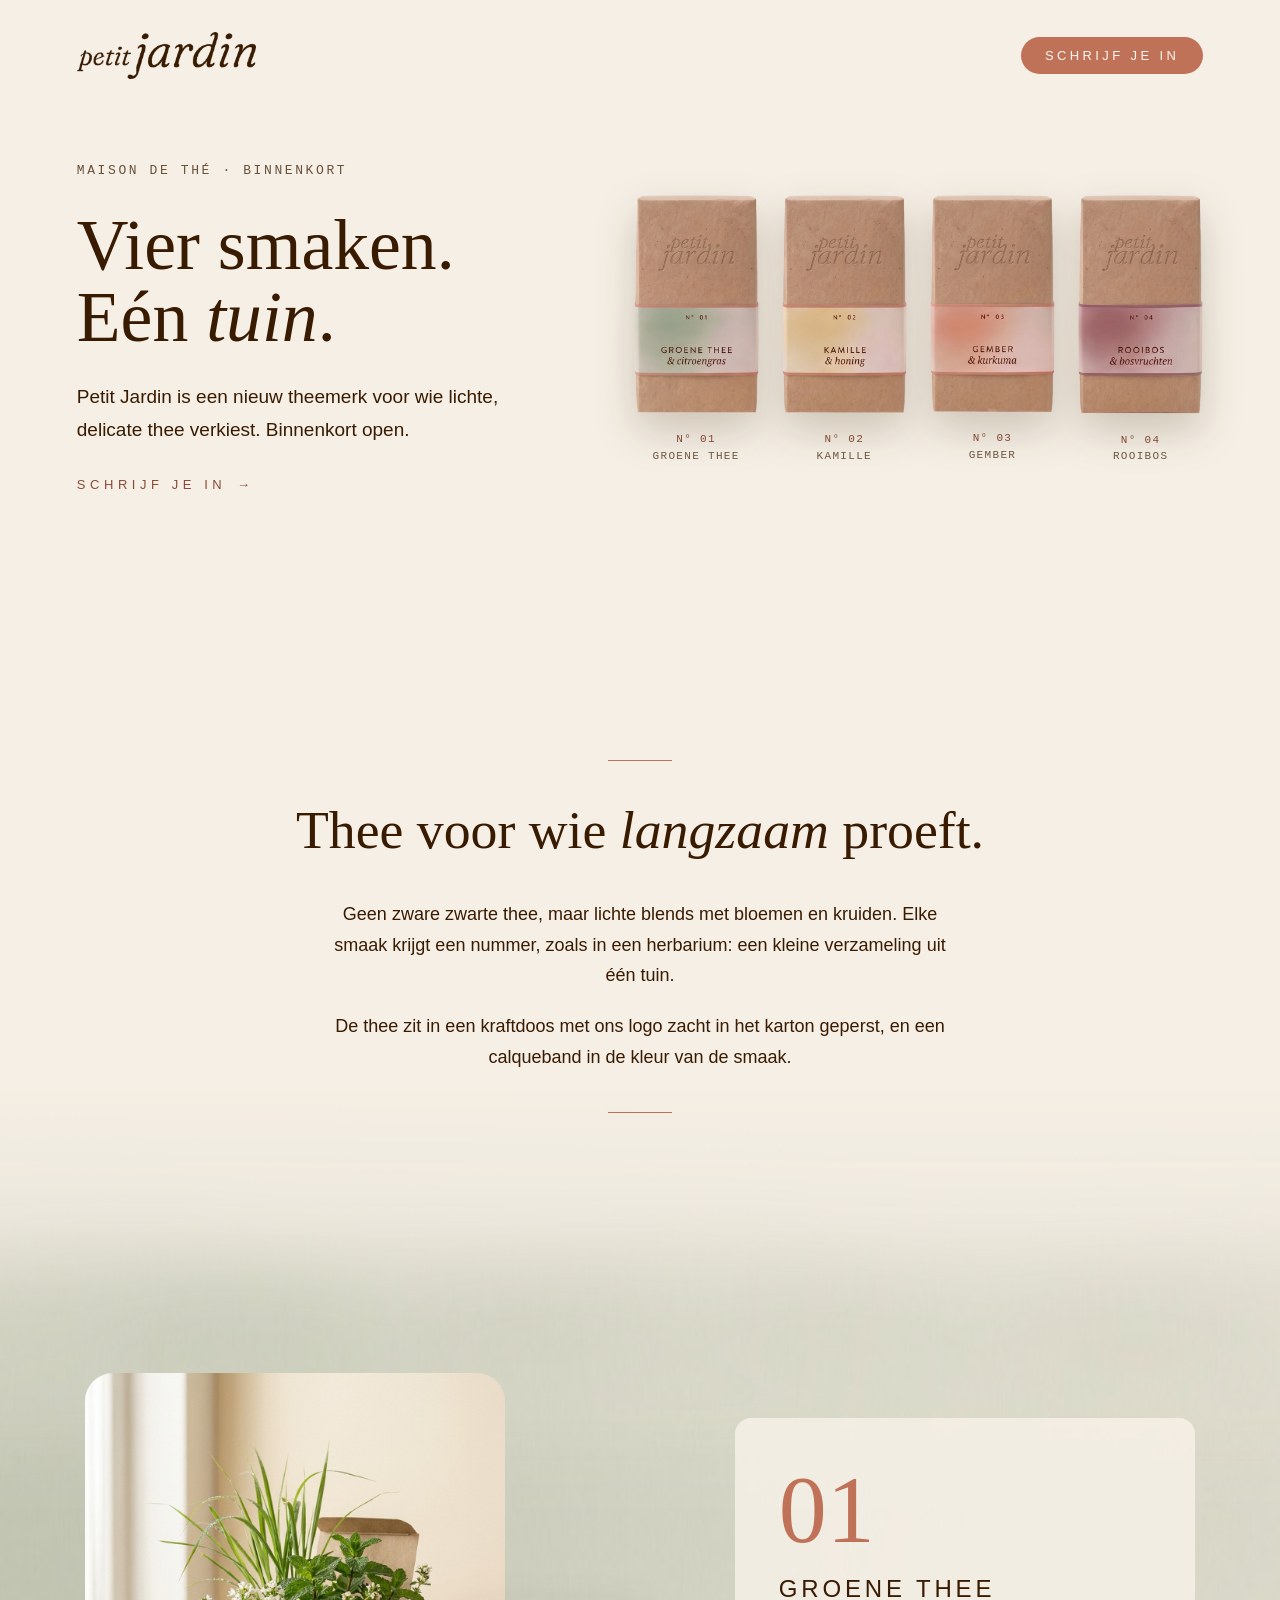
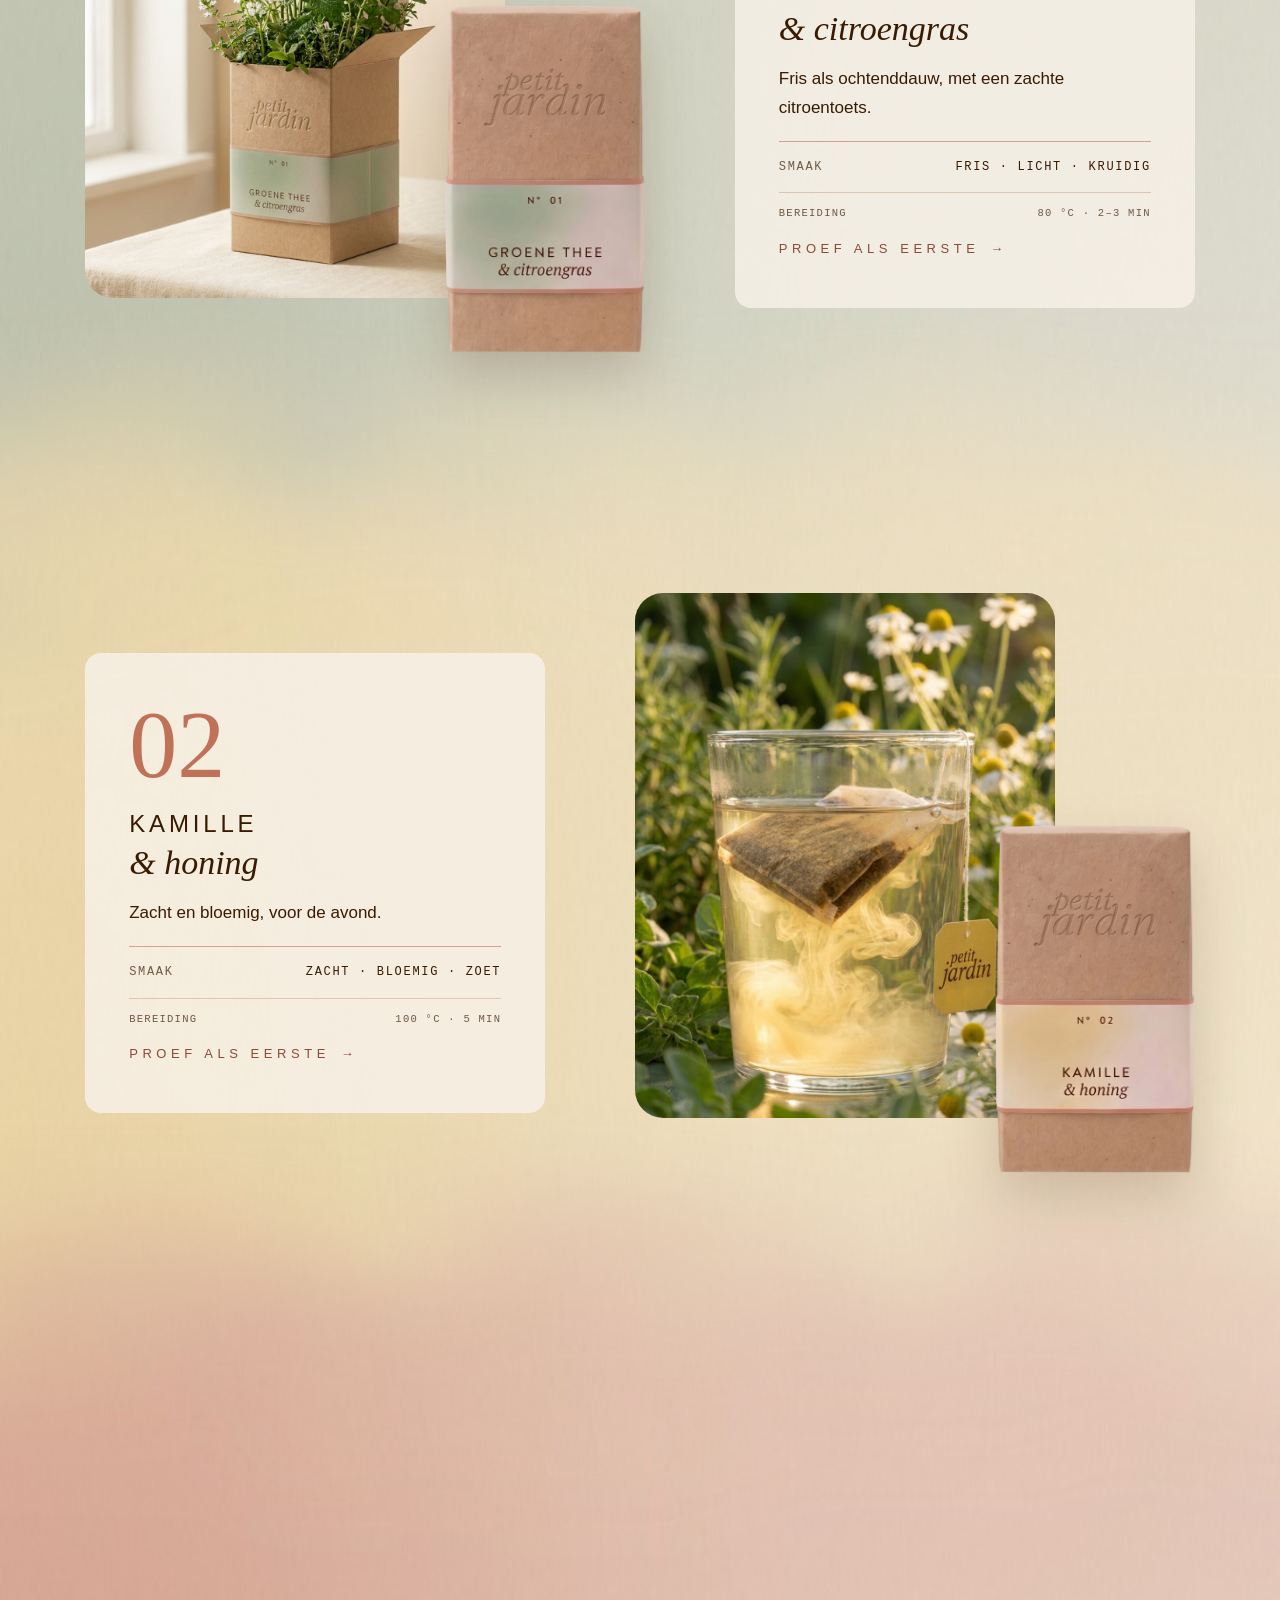
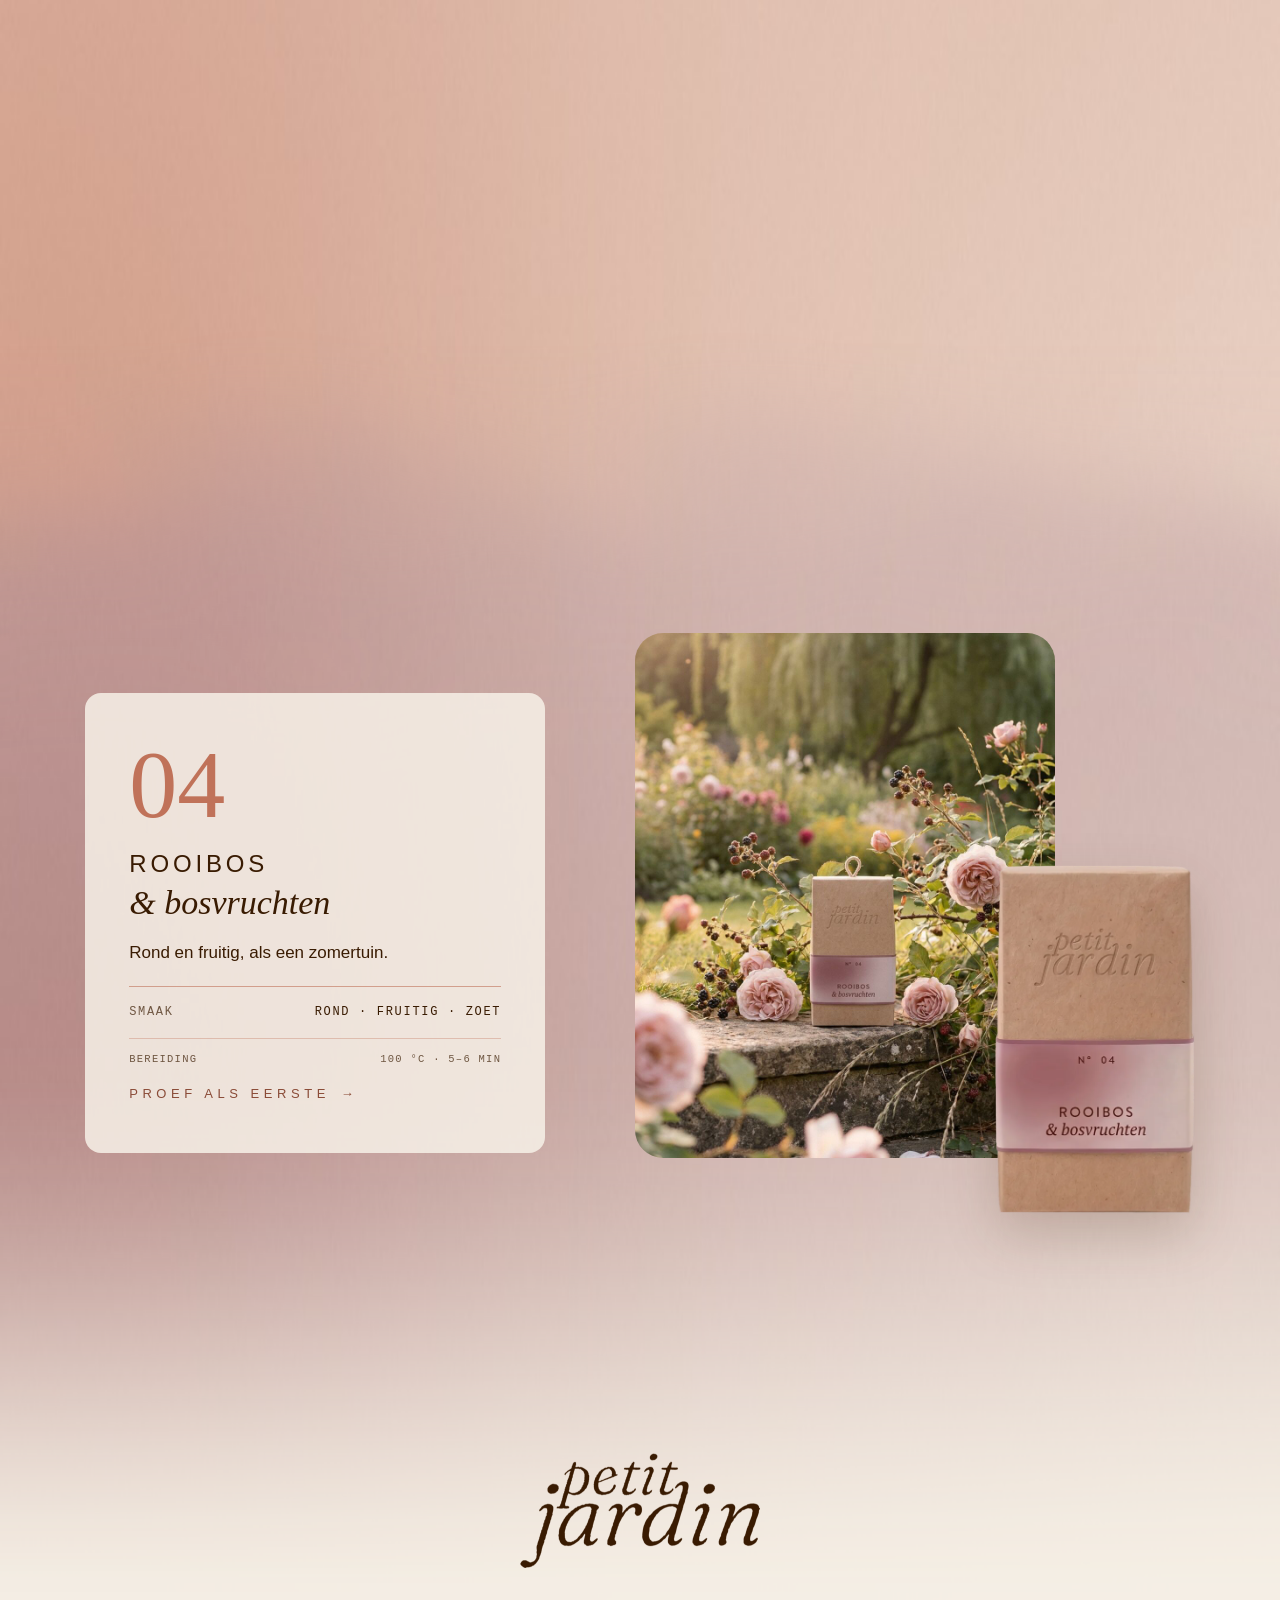
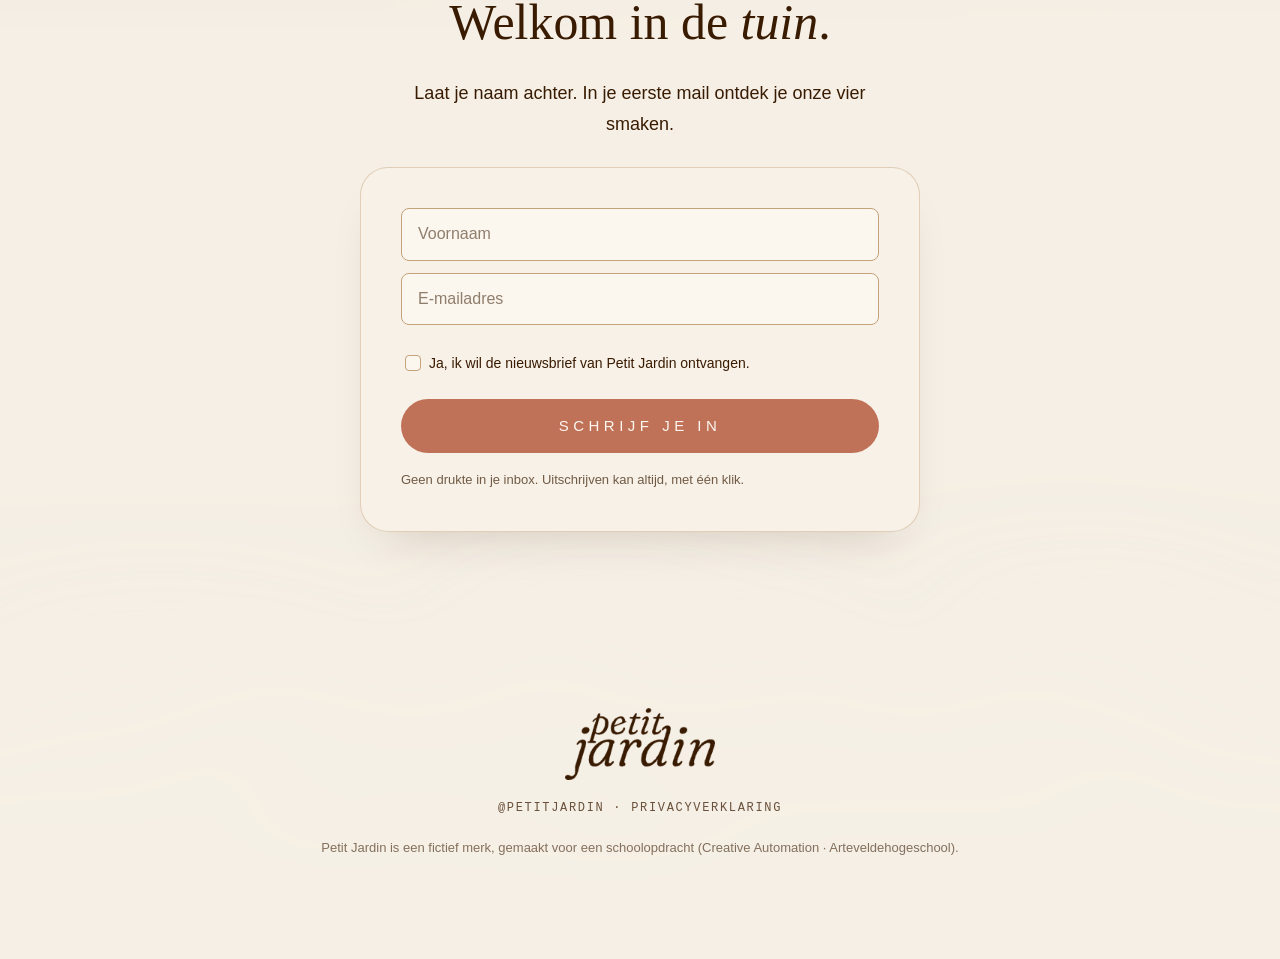
==== commit bedf6458: "Nieuwe CSS-versie laden (v7)" ====
--- a/index.html
+++ b/index.html
@@ -11,8 +11,8 @@
   <link rel="preconnect" href="https://fonts.googleapis.com">
   <link rel="preconnect" href="https://fonts.gstatic.com" crossorigin>
   <link href="https://fonts.googleapis.com/css2?family=DM+Mono:wght@400&family=Fraunces:ital,opsz,wght,SOFT,WONK@0,9..144,300,0..100,0..1;1,9..144,300,0..100,0..1&family=Jost:wght@300;400&display=swap" rel="stylesheet">
-  <link rel="stylesheet" href="css/richting-b.css?v=6">
-  <link rel="stylesheet" href="css/mailerlite.css?v=1">
+  <link rel="stylesheet" href="css/richting-b.css?v=7">
+  <link rel="stylesheet" href="css/mailerlite.css?v=2">
   <script>document.documentElement.classList.add('js');</script>
 </head>
 <body>
--- a/css/richting-b.css
+++ b/css/richting-b.css
@@ -0,0 +1,687 @@
+/* Petit Jardin · landingspagina · richting B "Herbarium"
+   Per smaak een eigen nevel. Tokens uit het brandbook (p. 13). */
+:root {
+  --pj-terracotta: #C07259;
+  --pj-terracotta-dark: #8A4B37;
+  --pj-bruin: #391B02;
+  --pj-bruin-70: rgba(57, 27, 2, .7);
+  --pj-kraft: #C4A27A;
+  --pj-creme: #F5EFE5;
+  --pj-creme-licht: #FBF6EE;
+  --pj-etiket: rgba(247, 241, 232, .85);
+  --pj-calque: rgba(247, 241, 232, .92);
+  --pj-font-titel: 'Fraunces', Georgia, serif;
+  --pj-font-tekst: 'Jost', 'Helvetica Neue', Arial, sans-serif;
+  --pj-font-detail: 'DM Mono', ui-monospace, monospace;
+  --pj-radius-s: 8px;
+  --pj-radius-m: 16px;
+  --pj-radius-l: 28px;
+  --pj-radius-pil: 999px;
+  --pj-gutter: clamp(16px, 6vw, 80px);
+  --ease-in-uit: cubic-bezier(.65, 0, .35, 1);   /* ease-in-out: zacht vertrekken, zacht aankomen */
+}
+
+*, *::before, *::after { box-sizing: border-box; }
+html { scroll-behavior: smooth; }
+@media (prefers-reduced-motion: reduce) { html { scroll-behavior: auto; } }
+
+body {
+  margin: 0;
+  overflow-x: hidden;
+  background: var(--pj-creme);   /* brandbook: crème is dé achtergrond voor web */
+  color: var(--pj-bruin);
+  font-family: var(--pj-font-tekst);
+  font-weight: 300;
+  font-size: 17px;
+  line-height: 1.7;
+  -webkit-font-smoothing: antialiased;
+}
+img { display: block; max-width: 100%; height: auto; }
+a { color: inherit; }
+p { margin: 0; }
+
+/* ---------- Typografie ---------- */
+h1, h2 {
+  font-family: var(--pj-font-titel);
+  font-weight: 300;
+  font-variation-settings: "SOFT" 0, "WONK" 1;
+  margin: 0;
+}
+h1 em, h2 em { font-style: italic; }
+h1, h2 { text-wrap: balance; }   /* geen los woord op de laatste regel */
+h1 { font-size: clamp(48px, 5.6vw, 80px); line-height: 1; }
+h2 { font-size: clamp(36px, 4.2vw, 60px); line-height: 1.08; }
+
+.label {
+  font-family: var(--pj-font-detail);
+  font-weight: 400;
+  font-size: 13px;
+  letter-spacing: .2em;
+  text-transform: uppercase;
+  color: rgba(57, 27, 2, .75);
+}
+.klein { font-size: 13px; color: var(--pj-bruin-70); }
+
+.haarlijn {
+  display: block;
+  width: 64px;
+  height: 1px;
+  background: var(--pj-terracotta);
+}
+
+.visueel-verborgen {
+  position: absolute !important;
+  width: 1px; height: 1px;
+  overflow: hidden;
+  clip: rect(0 0 0 0);
+  white-space: nowrap;
+}
+
+/* ---------- Knop en tekstlink ---------- */
+.knop {
+  display: inline-flex;
+  align-items: center;
+  justify-content: center;
+  padding: 18px 40px;
+  border: 0;
+  border-radius: var(--pj-radius-pil);
+  background: var(--pj-terracotta);
+  color: var(--pj-creme-licht);
+  font: 400 15px/1.2 var(--pj-font-tekst);
+  letter-spacing: .3em;
+  text-transform: uppercase;
+  text-decoration: none;
+  cursor: pointer;
+  transition: background-color .45s var(--ease-in-uit), transform .45s var(--ease-in-uit), box-shadow .45s var(--ease-in-uit);
+}
+.knop:hover {
+  background: var(--pj-terracotta-dark);
+  transform: translateY(-1px);
+  box-shadow: 0 10px 18px -10px rgba(138, 75, 55, .55);
+}
+.knop:active { transform: translateY(1px); box-shadow: none; transition-duration: .15s; }
+.knop--vol { width: 100%; }
+.knop--klein {
+  padding: 11px 24px;
+  font-size: 13px;
+  letter-spacing: .26em;
+}
+.knop:focus-visible, a:focus-visible, input:focus-visible {
+  outline: 2px solid var(--pj-terracotta-dark);
+  outline-offset: 3px;
+}
+
+.tekstlink {
+  display: inline-block;
+  font-weight: 400;
+  font-size: 13px;
+  letter-spacing: .35em;
+  text-transform: uppercase;
+  text-decoration: none;
+  color: var(--pj-terracotta-dark);
+  position: relative;
+  padding-bottom: 4px;
+}
+/* haarlijn die van links naar rechts aangroeit, pijl die een stapje opschuift */
+.tekstlink::after {
+  content: "";
+  position: absolute;
+  left: 0;
+  right: .35em;            /* compenseert de letterafstand na de laatste letter */
+  bottom: 0;
+  height: 1px;
+  background: var(--pj-terracotta);
+  transform: scaleX(0);
+  transform-origin: left;
+  transition: transform .5s var(--ease-in-uit);
+}
+.tekstlink__pijl {
+  display: inline-block;
+  margin-left: .2em;
+  letter-spacing: 0;
+  transition: transform .5s var(--ease-in-uit);
+}
+.tekstlink:is(:hover, :focus-visible)::after { transform: scaleX(1); }
+.tekstlink:is(:hover, :focus-visible) .tekstlink__pijl { transform: translateX(6px); }
+@media (prefers-reduced-motion: reduce) {
+  .knop, .tekstlink::after, .tekstlink__pijl { transition-duration: .01s; }
+  .knop:hover { transform: none; }
+}
+
+/* ---------- 1 · Hero (op de crème grondkleur van de pagina) ---------- */
+/* Navigatie
+   Bovenaan: de gewone header, die met de pagina mee wegscrolt.
+   Voorbij de hero (.is-vast): een compacte, vaststaande balk in licht doorschijnend
+   crème met een zachte blur, die van boven in beeld glijdt. Terug naar boven
+   (.is-weg) glijdt hij weer weg en staat de oorspronkelijke header weer klaar.
+   De .header-plek houdt de hoogte van de header vast (via JS), dus de pagina
+   verspringt nooit wanneer de header loskomt. */
+.header-plek { position: relative; z-index: 30; }
+.header {
+  display: flex;
+  align-items: center;
+  justify-content: space-between;
+  gap: 24px;
+  padding: 32px var(--pj-gutter);
+  border-bottom: 1px solid transparent;
+}
+.header__logo img {
+  width: clamp(132px, 14vw, 184px);
+  transition: width .5s var(--ease-in-uit);
+}
+.header.is-vast {
+  position: fixed;
+  top: 0;
+  left: 0;
+  right: 0;
+  padding-top: 12px;
+  padding-bottom: 12px;
+  background: rgba(245, 239, 229, .55);
+  -webkit-backdrop-filter: blur(10px) saturate(1.15);
+          backdrop-filter: blur(14px) saturate(1.15);
+  border-bottom-color: rgba(196, 162, 122, .35);
+  animation: header-in .6s var(--ease-in-uit) both;
+}
+.header.is-vast .header__logo img { width: clamp(104px, 9vw, 132px); }
+.header.is-vast.is-weg { animation: header-uit .45s var(--ease-in-uit) both; }
+@keyframes header-in {
+  from { transform: translateY(-100%); opacity: 0; }
+  to   { transform: none;              opacity: 1; }
+}
+@keyframes header-uit {
+  from { transform: none;              opacity: 1; }
+  to   { transform: translateY(-100%); opacity: 0; }
+}
+/* ankers (#gember, #inschrijven, …) landen onder de vaste balk, niet erachter */
+html { scroll-padding-top: 72px; }
+@media (prefers-reduced-motion: reduce) {
+  .header.is-vast, .header.is-vast.is-weg { animation-duration: .01s; }
+}
+
+/* Terug naar boven: klein calque-pilletje rechtsonder, verschijnt na de hero */
+.naar-boven {
+  position: fixed;
+  right: max(16px, calc(var(--pj-gutter) * .5));
+  bottom: 24px;
+  z-index: 20;
+  display: inline-flex;
+  align-items: center;
+  gap: 10px;
+  padding: 11px 18px 11px 20px;
+  border: 1px solid rgba(196, 162, 122, .55);
+  border-radius: var(--pj-radius-pil);
+  background: rgba(247, 241, 232, .88);
+  -webkit-backdrop-filter: blur(8px);
+          backdrop-filter: blur(8px);
+  box-shadow: 0 12px 24px -16px rgba(57, 27, 2, .35);
+  color: var(--pj-terracotta-dark);
+  font-family: var(--pj-font-tekst);
+  font-weight: 400;
+  font-size: 12px;
+  line-height: 1;
+  letter-spacing: .3em;
+  text-transform: uppercase;
+  text-decoration: none;
+  opacity: 0;
+  visibility: hidden;
+  transform: translateY(14px);
+  transition:
+    opacity .5s var(--ease-in-uit),
+    transform .5s var(--ease-in-uit),
+    visibility 0s linear .5s,
+    background-color .45s var(--ease-in-uit),
+    border-color .45s var(--ease-in-uit);
+}
+.naar-boven.is-zichtbaar {
+  opacity: 1;
+  visibility: visible;
+  transform: none;
+  transition-delay: 0s;
+}
+.naar-boven__pijl {
+  display: inline-block;
+  font-size: 14px;
+  letter-spacing: 0;
+  transition: transform .5s var(--ease-in-uit);
+}
+.naar-boven:is(:hover, :focus-visible) {
+  background: var(--pj-creme-licht);
+  border-color: var(--pj-terracotta);
+}
+.naar-boven:is(:hover, :focus-visible) .naar-boven__pijl { transform: translateY(-4px); }
+@media (max-width: 520px) {
+  .naar-boven { padding: 12px; bottom: 16px; }
+  .naar-boven__tekst {            /* op gsm enkel het pijltje; de tekst blijft voor schermlezers */
+    position: absolute; width: 1px; height: 1px; overflow: hidden; clip: rect(0 0 0 0); white-space: nowrap;
+  }
+}
+@media (prefers-reduced-motion: reduce) {
+  .naar-boven, .naar-boven__pijl { transition-duration: .01s; }
+}
+
+.hero {
+  display: grid;
+  grid-template-columns: minmax(0, 480px) minmax(0, 720px);
+  justify-content: center;
+  align-items: center;
+  gap: clamp(48px, 6vw, 88px);
+  padding: 48px var(--pj-gutter) 120px;
+}
+.hero__tekst { display: grid; justify-items: start; gap: 28px; }
+.hero__intro { max-width: 480px; font-size: 19px; }
+/* De collectie: vier dozen als ingang naar de smaken.
+   Hover/focus: de nevel van die smaak drijft van links achter de doos binnen,
+   wordt scherp en komt tot rust; de doos tilt een fractie op. */
+.collectie {
+  --ease-uit: cubic-bezier(.16, 1, .3, 1);       /* expo-out: snel binnen, lang uitdeinen */
+  list-style: none;
+  margin: 0;
+  padding: 0;
+  display: grid;
+  grid-template-columns: repeat(4, minmax(0, 1fr));
+  gap: clamp(12px, 1.8vw, 26px);
+  align-items: start;
+  position: relative;
+  isolation: isolate;   /* alle nevels in één laag, achter álle dozen */
+}
+.collectie__doos {
+  position: relative;
+  display: grid;
+  justify-items: center;
+  align-content: start;
+  gap: 18px;
+  text-decoration: none;
+  outline-offset: 10px;
+  -webkit-tap-highlight-color: transparent;
+}
+.collectie__doos picture { width: 100%; }
+.collectie__doos img {
+  width: 100%;
+  filter: drop-shadow(0 18px 20px rgba(57, 27, 2, .2));
+  transition: transform .9s var(--ease-uit), filter .9s var(--ease-uit), opacity .6s ease;
+}
+.collectie__nevel {
+  position: absolute;
+  z-index: -1;
+  left: -45%;
+  right: -45%;
+  top: -24%;
+  height: 124%;
+  pointer-events: none;
+  background:
+    radial-gradient(farthest-side, var(--kleur) 0%, var(--kleur) 30%, color-mix(in srgb, var(--kleur) 60%, transparent) 62%, transparent 100%),
+    var(--nevel) center / cover no-repeat;
+  -webkit-mask-image: radial-gradient(farthest-side, #000 45%, rgba(0, 0, 0, .7) 70%, transparent 100%);
+          mask-image: radial-gradient(farthest-side, #000 45%, rgba(0, 0, 0, .7) 70%, transparent 100%);
+  filter: saturate(1.4) blur(26px);
+  opacity: 0;
+  transform: translateX(-38%) scale(.8);
+  transition:
+    opacity .7s ease,
+    transform 1.4s var(--ease-uit),
+    filter 1.4s var(--ease-uit);
+}
+.collectie__naam {
+  font-family: var(--pj-font-detail);
+  font-size: 11px;
+  line-height: 1.5;
+  letter-spacing: .12em;
+  text-transform: uppercase;
+  text-align: center;
+  color: var(--pj-bruin-70);
+  transition: color .4s ease;
+}
+.collectie__naam span { display: block; color: var(--pj-terracotta-dark); }
+
+.collectie__doos:is(:hover, :focus-visible) .collectie__nevel {
+  opacity: 1;
+  transform: none;
+  filter: saturate(1.4) blur(14px);
+  animation:
+    nevel-dwaal 9s ease-in-out .5s infinite,
+    nevel-stroom 12s linear infinite alternate;
+}
+/* Blijf je hoveren, dan dwaalt de nevel in een gesloten lus rond de doos
+   (linksboven → boven → rechts → onder → terug) en ademt hij zacht mee... */
+@keyframes nevel-dwaal {
+  0%, 100% { translate: 0 0;       scale: 1; }
+  20%      { translate: -7% -5%;   scale: 1.05; }
+  42%      { translate: 6% -7%;    scale: .97; }
+  64%      { translate: 9% 3%;     scale: 1.06; }
+  84%      { translate: -4% 6%;    scale: .99; }
+}
+/* ...terwijl de textuur van het nevelbeeld er langzaam doorheen stroomt */
+@keyframes nevel-stroom {
+  from { background-position: 50% 50%, 0% 30%; }
+  to   { background-position: 50% 50%, 100% 70%; }
+}
+.collectie__doos:is(:hover, :focus-visible) img {
+  transform: translateY(-10px);
+  filter: drop-shadow(0 30px 26px rgba(57, 27, 2, .24));
+}
+.collectie__doos:is(:hover, :focus-visible) .collectie__naam { color: var(--pj-bruin); }
+.collectie__doos:active img { transform: translateY(-6px); transition-duration: .2s; }
+/* de andere dozen stappen een halve stap terug */
+.collectie:has(.collectie__doos:hover) .collectie__doos:not(:hover) img { opacity: .72; }
+
+@media (prefers-reduced-motion: reduce) {
+  .collectie__nevel { transform: none; transition: opacity .4s ease; animation: none !important; }
+  .collectie__doos img { transition: opacity .4s ease, filter .4s ease; }
+  .collectie__doos:is(:hover, :focus-visible) img { transform: none; }
+}
+
+/* ---------- 2 · Verhaal ---------- */
+.verhaal {
+  display: grid;
+  justify-items: center;
+  gap: 40px;
+  padding: 140px var(--pj-gutter);
+  text-align: center;
+}
+.verhaal h2 { max-width: 820px; }
+.verhaal__kolommen {
+  display: grid;
+  grid-template-columns: minmax(0, 620px);
+  gap: 20px;
+  font-size: 18px;
+  text-align: center;
+  text-wrap: pretty;   /* geen los woord op de laatste regel */
+}
+
+/* ---------- Doorlopende nevel ----------
+   De pagina heeft één grondkleur (crème uit het brandbook). Daarop ligt elke smaaknevel als een laag
+   die ver boven en onder zijn sectie uitloopt; de volgende laag ligt erbovenop en
+   komt heel geleidelijk op via een vervaagd golfmasker. De overgangszone is hoog
+   (tot ±560px), zodat je nauwelijks merkt waar de ene kleur in de andere overgaat.
+   Alle lagen zitten in één stapel onder <body>, dus altijd onder tekst en beeld. */
+body { isolation: isolate; }
+.smaak,
+.inschrijven,
+.footer {
+  --ov: clamp(180px, 24vw, 340px);   /* halve hoogte van de overgang (zone tot ±680px) */
+  position: relative;
+}
+/* De rand van elke overgang is een nevelrand (SVG-masker): een lange, zachte
+   basisovergang plus een tiental sterk vervaagde wolkvormen van verschillende
+   grootte en dichtheid, die op ongelijke hoogtes in de vorige kleur uitreiken.
+   Zo is er nergens een lijn: de nieuwe kleur drijft in plukken binnen. Bovenaan
+   is het masker exact 0, onderaan volledig dekkend, dus geen naad met de rest.
+   Drie varianten, zodat geen twee overgangen hetzelfde patroon hebben. */
+:root {
+  --golf-a: url("data:image/svg+xml,%3Csvg xmlns='http://www.w3.org/2000/svg' viewBox='0 0 1440 700' preserveAspectRatio='none'%3E%3Cdefs%3E%3ClinearGradient id='g' x1='0' y1='0' x2='0' y2='1'%3E%3Cstop offset='0' stop-opacity='0'/%3E%3Cstop offset='.22' stop-opacity='0'/%3E%3Cstop offset='.45' stop-opacity='.16'/%3E%3Cstop offset='.66' stop-opacity='.55'/%3E%3Cstop offset='.84' stop-opacity='.9'/%3E%3Cstop offset='1' stop-opacity='1'/%3E%3C/linearGradient%3E%3Cfilter id='b' x='-30%25' y='-60%25' width='160%25' height='220%25'%3E%3CfeGaussianBlur stdDeviation='46'/%3E%3C/filter%3E%3C/defs%3E%3Crect width='1440' height='700' fill='url(%23g)'/%3E%3Cg filter='url(%23b)'%3E%3Cellipse cx='120' cy='470' rx='300' ry='110' fill-opacity='0.75'/%3E%3Cellipse cx='430' cy='380' rx='240' ry='95' fill-opacity='0.55'/%3E%3Cellipse cx='700' cy='500' rx='330' ry='120' fill-opacity='0.8'/%3E%3Cellipse cx='960' cy='340' rx='220' ry='85' fill-opacity='0.45'/%3E%3Cellipse cx='1210' cy='430' rx='300' ry='115' fill-opacity='0.7'/%3E%3Cellipse cx='1400' cy='520' rx='240' ry='110' fill-opacity='0.8'/%3E%3Cellipse cx='300' cy='300' rx='170' ry='70' fill-opacity='0.35'/%3E%3Cellipse cx='820' cy='290' rx='150' ry='60' fill-opacity='0.3'/%3E%3Cellipse cx='1100' cy='560' rx='260' ry='100' fill-opacity='0.85'/%3E%3Crect x='-200' y='600' width='1840' height='300'/%3E%3C/g%3E%3C/svg%3E");
+  --golf-b: url("data:image/svg+xml,%3Csvg xmlns='http://www.w3.org/2000/svg' viewBox='0 0 1440 700' preserveAspectRatio='none'%3E%3Cdefs%3E%3ClinearGradient id='g' x1='0' y1='0' x2='0' y2='1'%3E%3Cstop offset='0' stop-opacity='0'/%3E%3Cstop offset='.22' stop-opacity='0'/%3E%3Cstop offset='.45' stop-opacity='.16'/%3E%3Cstop offset='.66' stop-opacity='.55'/%3E%3Cstop offset='.84' stop-opacity='.9'/%3E%3Cstop offset='1' stop-opacity='1'/%3E%3C/linearGradient%3E%3Cfilter id='b' x='-30%25' y='-60%25' width='160%25' height='220%25'%3E%3CfeGaussianBlur stdDeviation='46'/%3E%3C/filter%3E%3C/defs%3E%3Crect width='1440' height='700' fill='url(%23g)'/%3E%3Cg filter='url(%23b)'%3E%3Cellipse cx='60' cy='400' rx='230' ry='100' fill-opacity='0.6'/%3E%3Cellipse cx='330' cy='500' rx='320' ry='120' fill-opacity='0.8'/%3E%3Cellipse cx='610' cy='330' rx='210' ry='80' fill-opacity='0.45'/%3E%3Cellipse cx='880' cy='440' rx='300' ry='110' fill-opacity='0.7'/%3E%3Cellipse cx='1150' cy='330' rx='200' ry='75' fill-opacity='0.4'/%3E%3Cellipse cx='1340' cy='450' rx='260' ry='115' fill-opacity='0.75'/%3E%3Cellipse cx='520' cy='560' rx='280' ry='100' fill-opacity='0.85'/%3E%3Cellipse cx='1010' cy='280' rx='160' ry='60' fill-opacity='0.3'/%3E%3Cellipse cx='190' cy='290' rx='150' ry='60' fill-opacity='0.3'/%3E%3Crect x='-200' y='600' width='1840' height='300'/%3E%3C/g%3E%3C/svg%3E");
+  --golf-c: url("data:image/svg+xml,%3Csvg xmlns='http://www.w3.org/2000/svg' viewBox='0 0 1440 700' preserveAspectRatio='none'%3E%3Cdefs%3E%3ClinearGradient id='g' x1='0' y1='0' x2='0' y2='1'%3E%3Cstop offset='0' stop-opacity='0'/%3E%3Cstop offset='.22' stop-opacity='0'/%3E%3Cstop offset='.45' stop-opacity='.16'/%3E%3Cstop offset='.66' stop-opacity='.55'/%3E%3Cstop offset='.84' stop-opacity='.9'/%3E%3Cstop offset='1' stop-opacity='1'/%3E%3C/linearGradient%3E%3Cfilter id='b' x='-30%25' y='-60%25' width='160%25' height='220%25'%3E%3CfeGaussianBlur stdDeviation='46'/%3E%3C/filter%3E%3C/defs%3E%3Crect width='1440' height='700' fill='url(%23g)'/%3E%3Cg filter='url(%23b)'%3E%3Cellipse cx='180' cy='360' rx='220' ry='85' fill-opacity='0.5'/%3E%3Cellipse cx='470' cy='460' rx='300' ry='115' fill-opacity='0.75'/%3E%3Cellipse cx='760' cy='350' rx='230' ry='90' fill-opacity='0.5'/%3E%3Cellipse cx='1020' cy='490' rx='320' ry='120' fill-opacity='0.8'/%3E%3Cellipse cx='1300' cy='360' rx='230' ry='90' fill-opacity='0.5'/%3E%3Cellipse cx='60' cy='540' rx='260' ry='100' fill-opacity='0.85'/%3E%3Cellipse cx='640' cy='280' rx='160' ry='60' fill-opacity='0.3'/%3E%3Cellipse cx='1200' cy='280' rx='170' ry='65' fill-opacity='0.3'/%3E%3Cellipse cx='1420' cy='560' rx='230' ry='100' fill-opacity='0.85'/%3E%3Crect x='-200' y='600' width='1840' height='300'/%3E%3C/g%3E%3C/svg%3E");
+  /* Zachte rand zonder wolkvormen: een egale overgang die traag vertrekt en traag aankomt
+     (smoothstep). Geen versnelling halverwege, dus geen zichtbare band of lijn. */
+  --golf-zacht: linear-gradient(to bottom,
+    rgba(0,0,0,0) 0%, rgba(0,0,0,.028) 10%, rgba(0,0,0,.104) 20%, rgba(0,0,0,.216) 30%,
+    rgba(0,0,0,.352) 40%, rgba(0,0,0,.5) 50%, rgba(0,0,0,.648) 60%, rgba(0,0,0,.784) 70%,
+    rgba(0,0,0,.896) 80%, rgba(0,0,0,.972) 90%, #000 100%);
+  --golf-rustig: url("data:image/svg+xml,%3Csvg xmlns='http://www.w3.org/2000/svg' viewBox='0 0 1440 700' preserveAspectRatio='none'%3E%3Cdefs%3E%3ClinearGradient id='g' x1='0' y1='0' x2='0' y2='1'%3E%3Cstop offset='0' stop-opacity='0'/%3E%3Cstop offset='.22' stop-opacity='0'/%3E%3Cstop offset='.45' stop-opacity='.16'/%3E%3Cstop offset='.66' stop-opacity='.55'/%3E%3Cstop offset='.84' stop-opacity='.9'/%3E%3Cstop offset='1' stop-opacity='1'/%3E%3C/linearGradient%3E%3Cfilter id='b' x='-30%25' y='-60%25' width='160%25' height='220%25'%3E%3CfeGaussianBlur stdDeviation='46'/%3E%3C/filter%3E%3C/defs%3E%3Crect width='1440' height='700' fill='url(%23g)'/%3E%3Cg filter='url(%23b)'%3E%3Cellipse cx='120' cy='440' rx='300' ry='90' fill-opacity='0.5'/%3E%3Cellipse cx='450' cy='450' rx='320' ry='90' fill-opacity='0.5'/%3E%3Cellipse cx='780' cy='435' rx='310' ry='90' fill-opacity='0.5'/%3E%3Cellipse cx='1100' cy='450' rx='320' ry='90' fill-opacity='0.5'/%3E%3Cellipse cx='1400' cy='440' rx='280' ry='90' fill-opacity='0.5'/%3E%3Crect x='-200' y='600' width='1840' height='300'/%3E%3C/g%3E%3C/svg%3E");
+}
+.smaak::before,
+.inschrijven::before,
+.footer::before {
+  content: "";
+  position: absolute;
+  inset: calc(var(--ov) * -1) 0;
+  z-index: -1;
+  pointer-events: none;
+  /* Elk nevelbeeld verloopt van bleek (boven) naar de volle smaakkleur (onder).
+     We tonen alleen dat rijke, gelijkmatige stuk (±60–85% van de hoogte), zodat
+     kleur rechtstreeks in kleur overloopt, zonder bleke strook ertussen. */
+  background: var(--nevel) 50% 80% / 100% 400% no-repeat;
+  /* bovenaan: de golvende, vervaagde rand · daaronder: volledig zichtbaar */
+  -webkit-mask:
+    var(--golf, var(--golf-a)) top / 100% calc(var(--ov) * 2) no-repeat,
+    linear-gradient(#000, #000) bottom / 100% calc(100% - var(--ov) * 2 + 2px) no-repeat;
+          mask:
+    var(--golf, var(--golf-a)) top / 100% calc(var(--ov) * 2) no-repeat,
+    linear-gradient(#000, #000) bottom / 100% calc(100% - var(--ov) * 2 + 2px) no-repeat;
+}
+
+/* ---------- 3–6 · Smaken ---------- */
+.smaak { padding: 120px var(--pj-gutter); }
+.smaak--n01 { --nevel: url("../img/pj_14_nevel_N01_groene-thee.jpg"); --golf: var(--golf-rustig); }   /* uiteinde: rustige rand */
+.smaak--n02 { --nevel: url("../img/pj_15_nevel_N02_kamille.jpg");     --golf: var(--golf-b); }
+.smaak--n03 { --nevel: url("../img/pj_16_nevel_N03_gember.jpg");      --golf: var(--golf-c); }
+.smaak--n04 { --nevel: url("../img/pj_17_nevel_N04_rooibos.jpg");     --golf: var(--golf-a); }
+.inschrijven { --golf: var(--golf-zacht); }   /* uiteinde: egale, zachte rand (rooibos → crème) */
+/* na rooibos keert de pagina terug naar de crème grondkleur: inschrijven en footer */
+.footer { --golf: var(--golf-c); }
+.footer::before { bottom: 0; background: var(--pj-creme); }
+
+.smaak__inner {
+  display: grid;
+  grid-template-columns: minmax(0, 560px) minmax(0, 460px);
+  justify-content: center;
+  align-items: center;
+  gap: clamp(48px, 7vw, 100px);
+}
+.smaak--gespiegeld .smaak__inner { grid-template-columns: minmax(0, 460px) minmax(0, 560px); }
+.smaak--gespiegeld .smaak__beeld { order: 2; }
+
+/* foto (420 × 525) met de doos (200 × 348) die eroverheen schuift */
+.smaak__beeld { position: relative; width: 100%; aspect-ratio: 560 / 580; }
+.smaak__foto {
+  position: absolute;
+  top: 0; left: 0;
+  width: 75%;
+  height: 90.5%;
+  object-fit: cover;
+  border-radius: var(--pj-radius-l);
+}
+.smaak__beeld picture { position: absolute; left: 64.3%; top: 40%; width: 35.7%; }
+.smaak__doos {
+  width: 100%;
+  filter: drop-shadow(0 22px 26px rgba(57, 27, 2, .18));
+}
+
+.etiket {
+  display: grid;
+  gap: 18px;
+  padding: 44px;
+  background: var(--pj-etiket);
+  border-radius: var(--pj-radius-m);
+}
+.etiket__nummer {
+  font-family: var(--pj-font-titel);
+  font-weight: 300;
+  font-variation-settings: "SOFT" 0, "WONK" 1;
+  font-size: 96px;
+  line-height: 1;
+  color: var(--pj-terracotta);
+}
+.etiket h2 { display: grid; gap: 8px; font-size: inherit; line-height: 1; }
+.etiket__naam {                 /* verhouding zoals op het bandje van de doos: kapitalen ±0,7 × het cursieve duo */
+  font-family: var(--pj-font-tekst);
+  font-weight: 400;
+  font-size: 24px;
+  line-height: 1.05;
+  letter-spacing: .16em;
+  text-transform: uppercase;
+}
+.etiket__duo {
+  font-family: var(--pj-font-titel);
+  font-style: italic;
+  font-size: 34px;
+  line-height: 1.1;
+}
+.etiket__tekst { font-size: 17px; }
+.etiket__info { margin: 0; }
+.etiket__info div {
+  display: flex;
+  justify-content: space-between;
+  gap: 16px;
+  padding: 18px 0;
+  border-top: 1px solid rgba(192, 114, 89, .6);
+  font-family: var(--pj-font-detail);
+  font-size: 12px;
+  line-height: 1.2;
+  letter-spacing: .14em;
+  text-transform: uppercase;
+}
+.etiket__info div:last-child { padding-bottom: 0; }
+.etiket__info dt { color: var(--pj-bruin-70); }
+.etiket__info dd { margin: 0; text-align: right; }
+/* bereiding is bijzaak: één rij, kleiner en iets stiller dan smaak */
+.etiket__info .etiket__bereiding {
+  padding-top: 14px;
+  font-size: 10.5px;
+  letter-spacing: .12em;
+  border-top-color: rgba(192, 114, 89, .35);
+}
+.etiket__bereiding dd { color: var(--pj-bruin-70); }
+/* de link is zo breed als zijn tekst, zodat de onderlijn niet over de hele kaart loopt */
+.etiket .tekstlink { justify-self: start; }
+
+/* ---------- 7 · Inschrijven ---------- */
+.inschrijven {
+  display: grid;
+  justify-items: center;
+  gap: 28px;
+  padding: 120px var(--pj-gutter);
+  text-align: center;
+  scroll-margin-top: 0;
+}
+.inschrijven::before {              /* crème stijgt zacht op uit de rooibosnevel */
+  background: var(--pj-creme);
+}
+.inschrijven__logo { width: 240px; }
+.inschrijven h2 { font-size: clamp(40px, 3.9vw, 56px); }
+.inschrijven__intro { max-width: 520px; font-size: 18px; }
+
+.kaart {
+  width: 100%;
+  max-width: 560px;
+  padding: 40px;
+  background: var(--pj-calque);
+  border-radius: var(--pj-radius-l);
+  border: 1px solid rgba(196, 162, 122, .45);                 /* kraft-haarlijn: los van de crème grond */
+  box-shadow: 0 24px 48px -28px rgba(57, 27, 2, .22);
+  text-align: left;
+}
+.formulier { margin-bottom: 16px; }
+.voorbeeldformulier { display: grid; gap: 14px; }
+.voorbeeldformulier input[type="text"],
+.voorbeeldformulier input[type="email"] {
+  width: 100%;
+  padding: 15px 18px;
+  border: 1px solid var(--pj-kraft);
+  border-radius: var(--pj-radius-s);
+  background: var(--pj-creme-licht);
+  color: var(--pj-bruin);
+  font: 300 16px/1.4 var(--pj-font-tekst);
+}
+.voorbeeldformulier input::placeholder { color: rgba(57, 27, 2, .5); }
+.optin {
+  display: flex;
+  gap: 12px;
+  align-items: center;
+  font-size: 14px;
+  line-height: 1.4;
+}
+.optin input { margin: 0; width: 18px; height: 18px; flex: none; accent-color: var(--pj-terracotta-dark); }
+.formulier__melding { font-size: 14px; color: var(--pj-terracotta-dark); }
+
+/* ---------- 8 · Footer ---------- */
+.footer {
+  display: grid;
+  justify-items: center;
+  gap: 18px;
+  padding: 56px var(--pj-gutter) 64px;
+  text-align: center;
+}
+.footer .label { font-size: 12px; letter-spacing: .14em; }
+.footer .label a { text-decoration: none; }
+.footer .label a:hover { color: var(--pj-terracotta-dark); }
+.footer .klein { color: rgba(57, 27, 2, .6); }
+
+/* ---------- Zachte fade-in ---------- */
+.js .reveal {
+  opacity: 0;
+  transform: translateY(16px);
+  transition: opacity .9s ease, transform .9s ease;
+}
+.js .reveal.is-zichtbaar { opacity: 1; transform: none; }
+
+/* ---------- Tablet en gsm ---------- */
+/* De nevel achter de dozen reikt breder dan het scherm: nooit zijwaarts laten scrollen */
+.hero-wrap { overflow-x: clip; }
+
+/* Tablet liggend en kleine laptop (961–1180px): twee kolommen, maar compacter */
+@media (max-width: 1180px) and (min-width: 961px) {
+  .hero { grid-template-columns: minmax(0, 420px) minmax(0, 560px); padding-bottom: 96px; }
+  .smaak { padding-top: 96px; padding-bottom: 96px; }
+  .smaak__inner { grid-template-columns: minmax(0, 480px) minmax(0, 420px); }
+  .smaak--gespiegeld .smaak__inner { grid-template-columns: minmax(0, 420px) minmax(0, 480px); }
+  .etiket { padding: 36px; }
+  .etiket__nummer { font-size: 84px; }
+}
+
+/* Tablet staand (≤ 960px): alles in één kolom, gecentreerd op dezelfde breedte */
+@media (max-width: 960px) {
+  html { scroll-padding-top: 64px; }
+  .header { padding-top: 20px; padding-bottom: 20px; }
+
+  .hero,
+  .smaak__inner,
+  .smaak--gespiegeld .smaak__inner { grid-template-columns: minmax(0, 1fr); justify-items: center; }
+  .hero { gap: 56px; padding-top: 24px; padding-bottom: 80px; }
+  .hero__tekst { width: 100%; max-width: 560px; }      /* tekst lijnt uit met de dozen eronder */
+  .hero__intro { font-size: 17px; }
+  .collectie { width: 100%; max-width: 560px; gap: 12px; }
+  .collectie__naam { font-size: 10px; letter-spacing: .08em; }
+
+  .verhaal { gap: 32px; padding-top: 88px; padding-bottom: 88px; }
+  .verhaal__kolommen { font-size: 17px; }
+
+  .smaak { padding-top: 72px; padding-bottom: 72px; }
+  .smaak__inner { gap: 40px; }
+  .smaak__beeld, .smaak--gespiegeld .smaak__beeld { order: 0; max-width: 520px; }
+  .etiket { width: 100%; max-width: 520px; }
+
+  .inschrijven { gap: 24px; padding-top: 80px; padding-bottom: 80px; }
+  .inschrijven__logo { width: 180px; }
+}
+
+/* Gsm (≤ 520px) */
+@media (max-width: 520px) {
+  body { font-size: 16px; }
+  .header { gap: 16px; padding-top: 14px; padding-bottom: 14px; }
+  .header__logo img { width: 120px; }
+  .knop--klein { padding: 10px 16px; font-size: 11px; letter-spacing: .2em; white-space: nowrap; }
+  .knop:not(.knop--klein) { padding: 16px 28px; letter-spacing: .22em; }
+
+  .hero { gap: 44px; padding-top: 16px; padding-bottom: 64px; }
+  .hero__tekst { gap: 22px; }
+  .hero__intro { font-size: 16px; }
+  .collectie { gap: 8px; }
+  .collectie__doos { gap: 12px; }
+  .collectie__naam { font-size: 9px; letter-spacing: .06em; }
+
+  .verhaal { gap: 24px; padding-top: 72px; padding-bottom: 72px; }
+  .verhaal__kolommen { font-size: 16px; text-align: left; }
+
+  .smaak { padding-top: 56px; padding-bottom: 56px; }
+  .smaak__inner { gap: 28px; }
+  .etiket { gap: 14px; padding: 28px 22px; }
+  .etiket__nummer { font-size: 68px; }
+  .etiket__naam { font-size: 19px; letter-spacing: .14em; }
+  .etiket__duo { font-size: 28px; }
+  .etiket__tekst { font-size: 16px; }
+  .etiket__info div { gap: 12px; padding: 14px 0; font-size: 11px; letter-spacing: .1em; }
+  .etiket__info .etiket__bereiding { font-size: 10px; }
+
+  .inschrijven { gap: 20px; padding-top: 64px; padding-bottom: 64px; }
+  .inschrijven__logo { width: 150px; }
+  .inschrijven__intro { font-size: 16px; }
+  .kaart { padding: 24px 20px; }
+
+  .footer { padding-top: 44px; padding-bottom: 88px; }   /* ruimte voor het pijltje "naar boven" */
+}
+
+/* Heel smalle gsm's (≤ 360px) */
+@media (max-width: 360px) {
+  .knop--klein { padding: 9px 12px; letter-spacing: .14em; }
+}
--- a/css/mailerlite.css
+++ b/css/mailerlite.css
@@ -0,0 +1,119 @@
+/* Petit Jardin · MailerLite-formulier in de huisstijl
+   Overschrijft de standaardstijl van de MailerLite-embed (#mlb2-48344064).
+   Werkt voor index.html (richting A) en richting-b.html (richting B). */
+
+/* De kaart rond het formulier toont al de titel, de intro en "Geen drukte in je inbox".
+   Daarom verbergen we die dubbele teksten in de embed.
+   Wil je ze toch tonen? Verwijder dan deze twee regels. */
+#mailerlite-form .ml-form-embedBody .ml-form-embedContent,
+#mailerlite-form .ml-form-embedBody .ml-form-embedPermissions { display: none !important; }
+
+/* Kader: transparant, volle breedte, geen eigen padding (de .kaart doet dat al) */
+#mailerlite-form #mlb2-48344064.ml-form-embedContainer .ml-form-embedWrapper {
+  background: transparent !important;
+  border-radius: 0 !important;
+  max-width: 100% !important;
+  width: 100% !important;
+}
+#mailerlite-form #mlb2-48344064.ml-form-embedContainer .ml-form-embedWrapper .ml-form-embedBody,
+#mailerlite-form #mlb2-48344064.ml-form-embedContainer .ml-form-embedWrapper .ml-form-successBody {
+  padding: 0 !important;
+}
+#mailerlite-form #mlb2-48344064 .ml-form-align-center { text-align: left !important; }
+
+/* Velden: kraft-haarlijn, licht crème, afgerond, Jost */
+#mailerlite-form #mlb2-48344064.ml-form-embedContainer .ml-form-embedWrapper .ml-form-embedBody .ml-form-fieldRow { margin: 0 0 12px 0 !important; }
+#mailerlite-form #mlb2-48344064.ml-form-embedContainer .ml-form-embedWrapper .ml-form-embedBody .ml-form-fieldRow input {
+  background-color: var(--pj-creme-licht) !important;
+  color: var(--pj-bruin) !important;
+  border: 1px solid var(--pj-kraft) !important;
+  border-radius: var(--pj-radius-s) !important;
+  font-family: var(--pj-font-tekst) !important;
+  font-weight: 300 !important;
+  font-size: 16px !important;
+  line-height: 1.4 !important;
+  padding: 14px 16px !important;
+}
+#mailerlite-form #mlb2-48344064.ml-form-embedContainer .ml-form-embedWrapper .ml-form-embedBody .ml-form-fieldRow input::placeholder {
+  color: rgba(57, 27, 2, .55) !important;
+}
+#mailerlite-form #mlb2-48344064.ml-form-embedContainer .ml-form-embedWrapper .ml-form-embedBody .ml-form-fieldRow input:focus {
+  outline: 2px solid var(--pj-terracotta-dark) !important;
+  outline-offset: 2px;
+}
+
+/* Opt-in: zelfde tekst als de rest, terracotta vinkje */
+#mailerlite-form #mlb2-48344064.ml-form-embedContainer .ml-form-embedWrapper .ml-form-embedBody .ml-form-checkboxRow { margin: 8px 0 22px 0 !important; }
+#mailerlite-form #mlb2-48344064.ml-form-embedContainer .ml-form-embedWrapper .ml-form-embedBody .ml-form-checkboxRow label { padding-left: 28px !important; }
+#mailerlite-form #mlb2-48344064.ml-form-embedContainer .ml-form-embedWrapper .ml-form-embedBody .ml-form-checkboxRow label p {
+  color: var(--pj-bruin) !important;
+  font-family: var(--pj-font-tekst) !important;
+  font-weight: 300 !important;
+  font-size: 14px !important;
+  line-height: 1.5 !important;
+}
+#mailerlite-form #mlb2-48344064.ml-form-embedContainer .ml-form-embedWrapper .ml-form-embedBody .ml-form-checkboxRow .label-description::before {
+  border-color: var(--pj-kraft) !important;
+  background-color: var(--pj-creme-licht) !important;
+  border-radius: 4px !important;
+  top: 2px !important;
+}
+#mailerlite-form #mlb2-48344064.ml-form-embedContainer .ml-form-embedWrapper .ml-form-embedBody .ml-form-checkboxRow .label-description::after { top: 2px !important; }
+#mailerlite-form #mlb2-48344064.ml-form-embedContainer .ml-form-embedWrapper .ml-form-embedBody .ml-form-checkboxRow input[type=checkbox]:checked ~ .label-description::before {
+  border-color: var(--pj-terracotta-dark) !important;
+  background-color: var(--pj-terracotta-dark) !important;
+}
+
+/* Knop: terracotta pil, zoals .knop op de site */
+#mailerlite-form #mlb2-48344064.ml-form-embedContainer .ml-form-embedWrapper .ml-form-embedBody .ml-form-embedSubmit { margin: 0 !important; }
+#mailerlite-form #mlb2-48344064.ml-form-embedContainer .ml-form-embedWrapper .ml-form-embedBody .ml-form-embedSubmit button {
+  background-color: var(--pj-terracotta) !important;
+  color: var(--pj-creme-licht) !important;
+  border-radius: var(--pj-radius-pil) !important;
+  font-family: var(--pj-font-tekst) !important;
+  font-weight: 400 !important;
+  font-size: 15px !important;
+  letter-spacing: .3em !important;
+  text-transform: uppercase !important;
+  line-height: 1.2 !important;
+  padding: 18px 40px !important;
+  transition: background-color .45s ease, transform .45s ease, box-shadow .45s ease;
+}
+#mailerlite-form #mlb2-48344064.ml-form-embedContainer .ml-form-embedWrapper .ml-form-embedBody .ml-form-embedSubmit button:hover {
+  background-color: var(--pj-terracotta-dark) !important;
+  transform: translateY(-1px);
+  box-shadow: 0 10px 18px -10px rgba(138, 75, 55, .55) !important;
+}
+#mailerlite-form #mlb2-48344064.ml-form-embedContainer .ml-form-embedWrapper .ml-form-embedBody .ml-form-embedSubmit button.loading {
+  background-color: var(--pj-terracotta-dark) !important;
+}
+
+/* Bedankmelding na inschrijven */
+#mailerlite-form #mlb2-48344064.ml-form-embedContainer .ml-form-embedWrapper .ml-form-successBody .ml-form-successContent h4 {
+  color: var(--pj-bruin) !important;
+  font-family: var(--pj-font-titel) !important;
+  font-weight: 300 !important;
+  font-size: clamp(28px, 3vw, 36px) !important;
+  line-height: 1.1 !important;
+}
+#mailerlite-form #mlb2-48344064.ml-form-embedContainer .ml-form-embedWrapper .ml-form-successBody .ml-form-successContent p {
+  color: var(--pj-bruin) !important;
+  font-family: var(--pj-font-tekst) !important;
+  font-weight: 300 !important;
+  font-size: 16px !important;
+  line-height: 1.6 !important;
+}
+
+/* Foutmelding: terracotta in plaats van fel rood */
+#mailerlite-form .ml-error input { border-color: var(--pj-terracotta-dark) !important; }
+#mailerlite-form #mlb2-48344064.ml-form-embedContainer .ml-form-embedWrapper .ml-form-embedBody .ml-form-checkboxRow.ml-error .label-description p { color: var(--pj-terracotta-dark) !important; }
+
+/* Gsm: knop iets compacter zodat "SCHRIJF JE IN" op één regel blijft */
+@media (max-width: 520px) {
+  #mailerlite-form #mlb2-48344064.ml-form-embedContainer .ml-form-embedWrapper .ml-form-embedBody .ml-form-embedSubmit button {
+    padding: 16px 24px !important;
+    font-size: 14px !important;
+    letter-spacing: .22em !important;
+  }
+  #mailerlite-form #mlb2-48344064.ml-form-embedContainer .ml-form-embedWrapper .ml-form-embedBody .ml-form-checkboxRow label p { font-size: 13px !important; }
+}
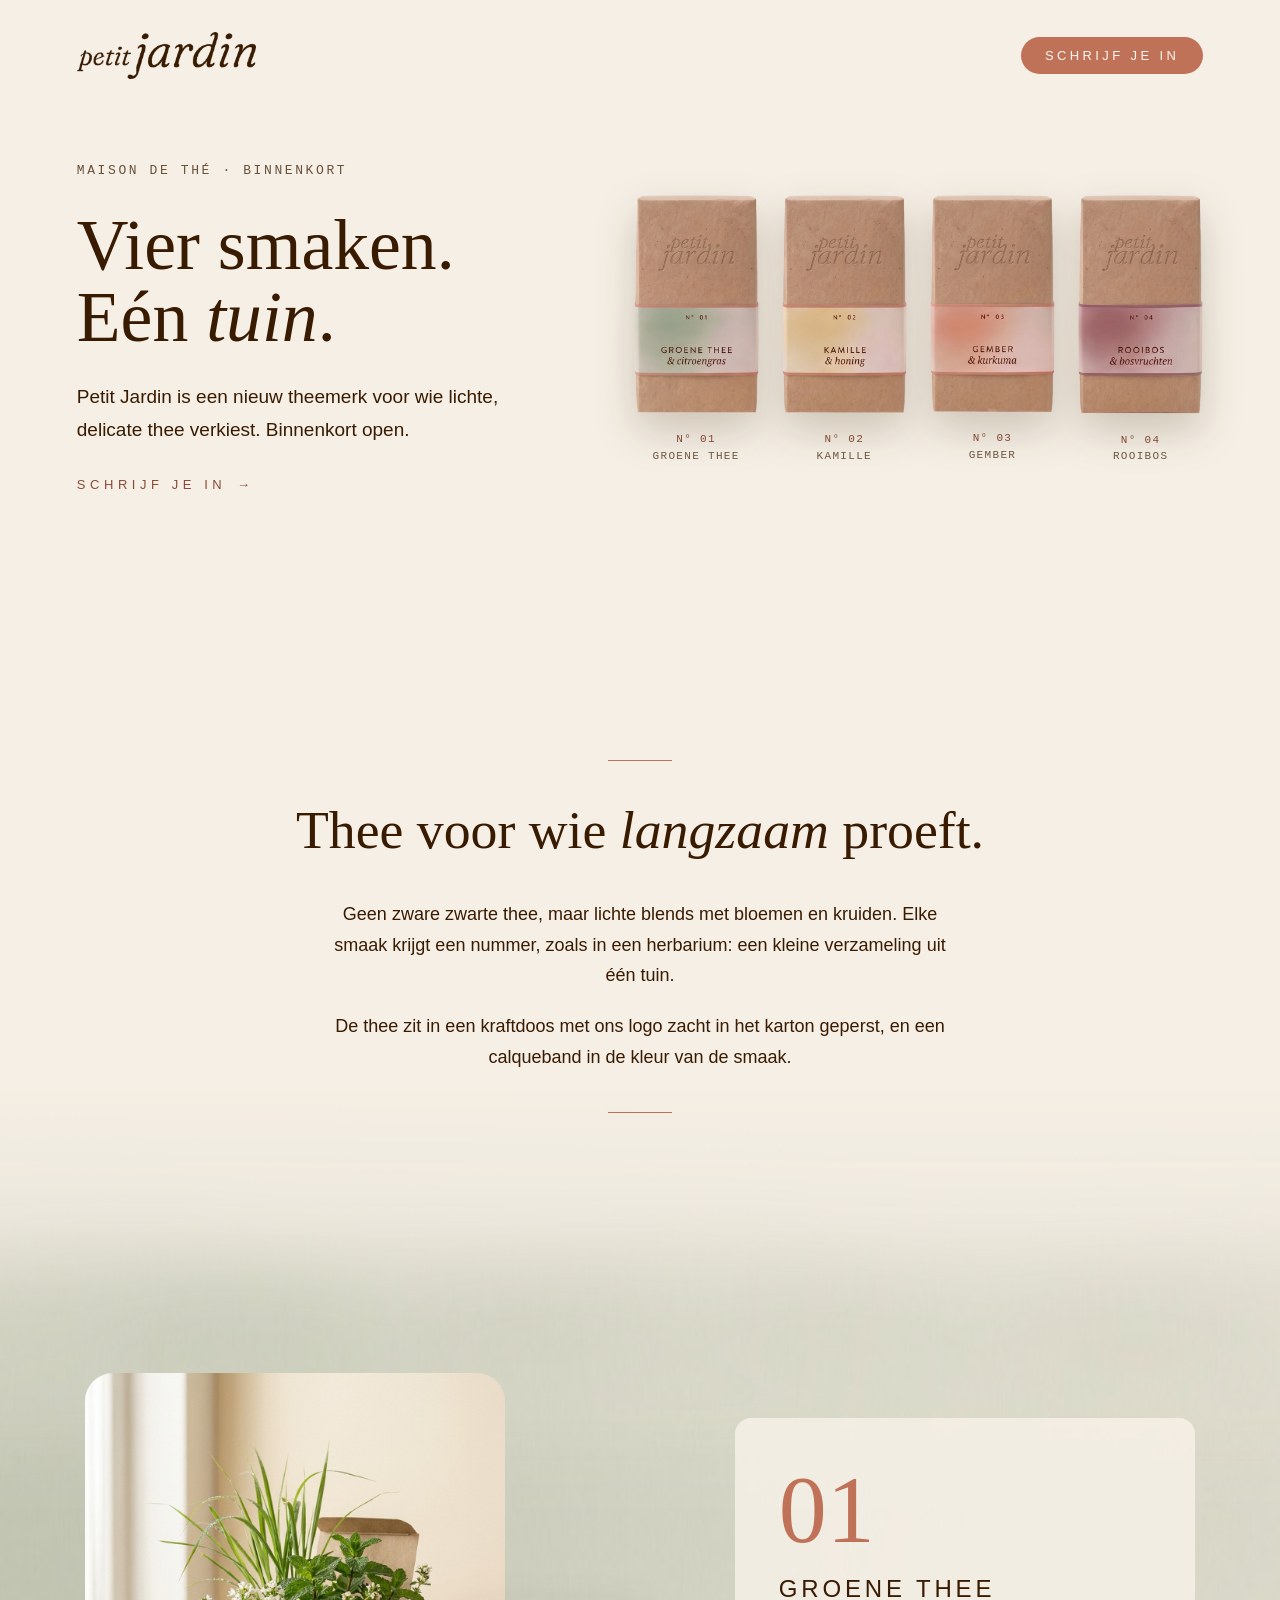
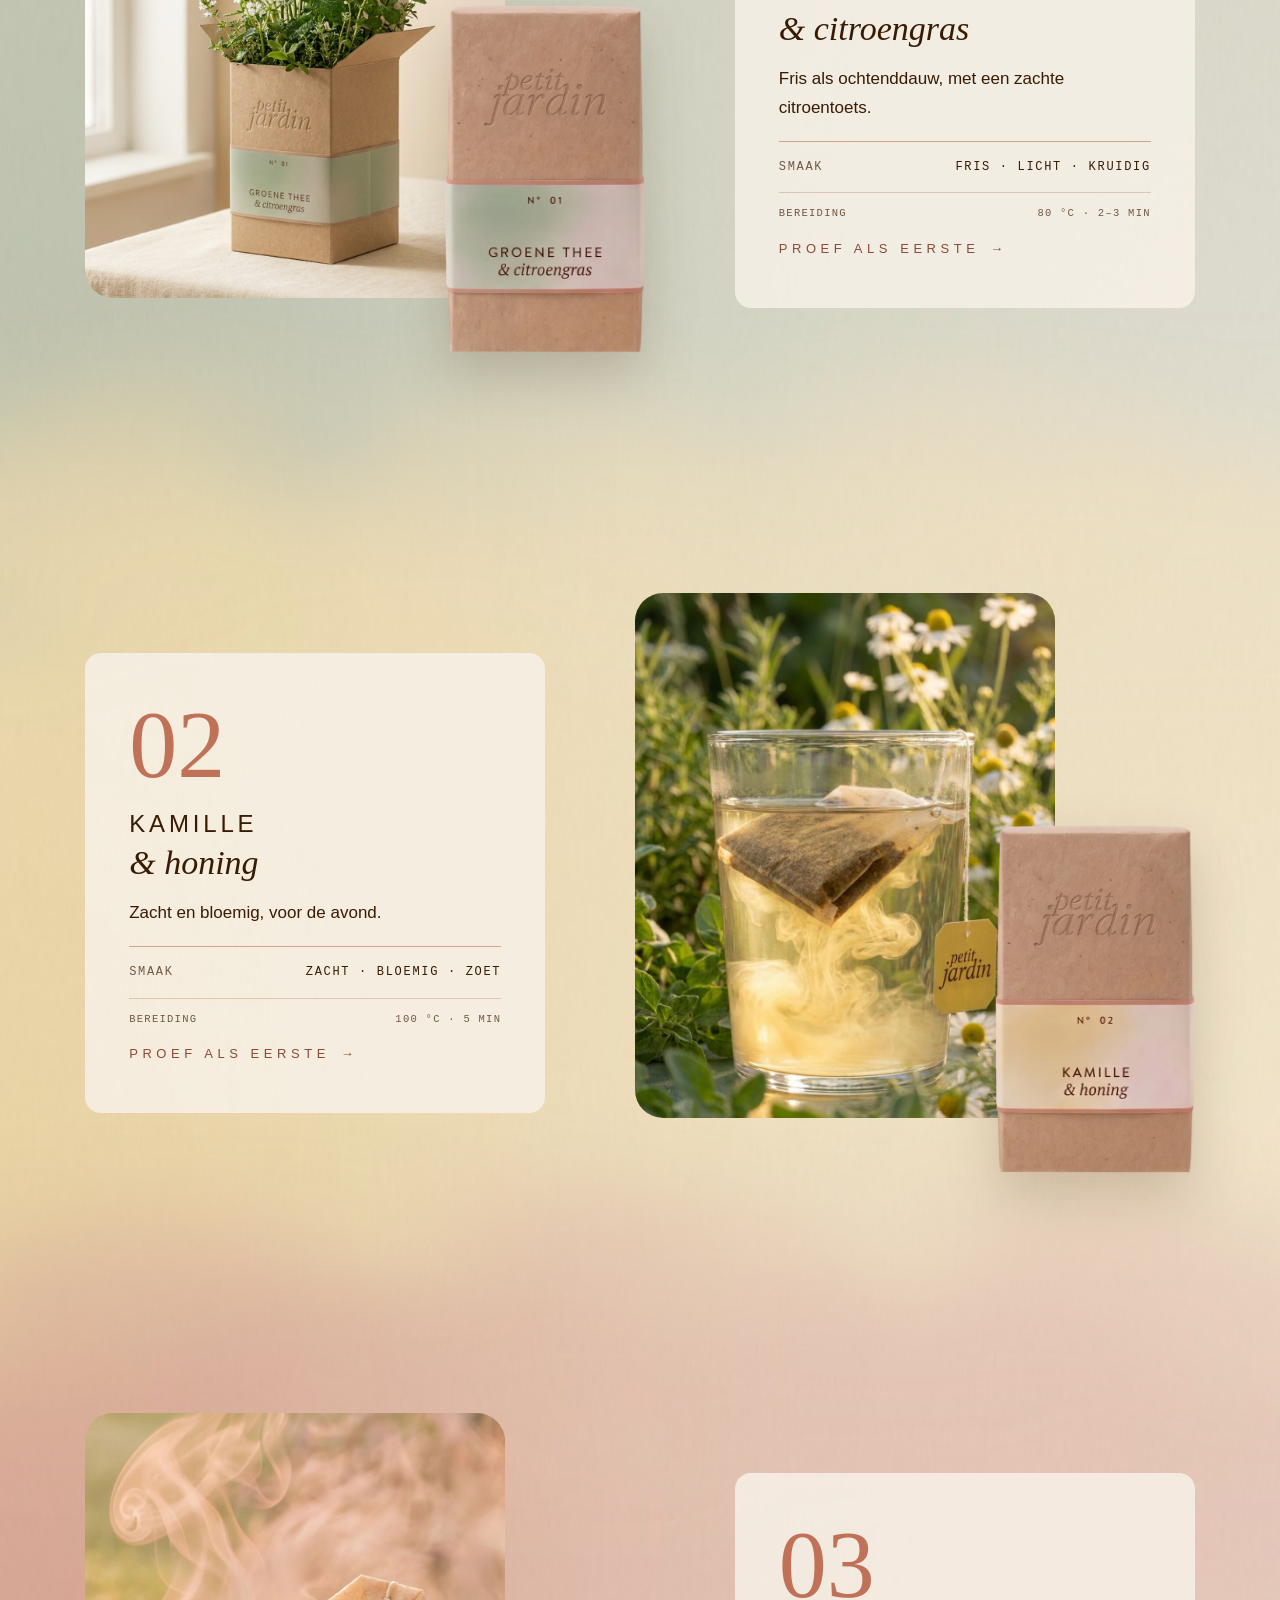
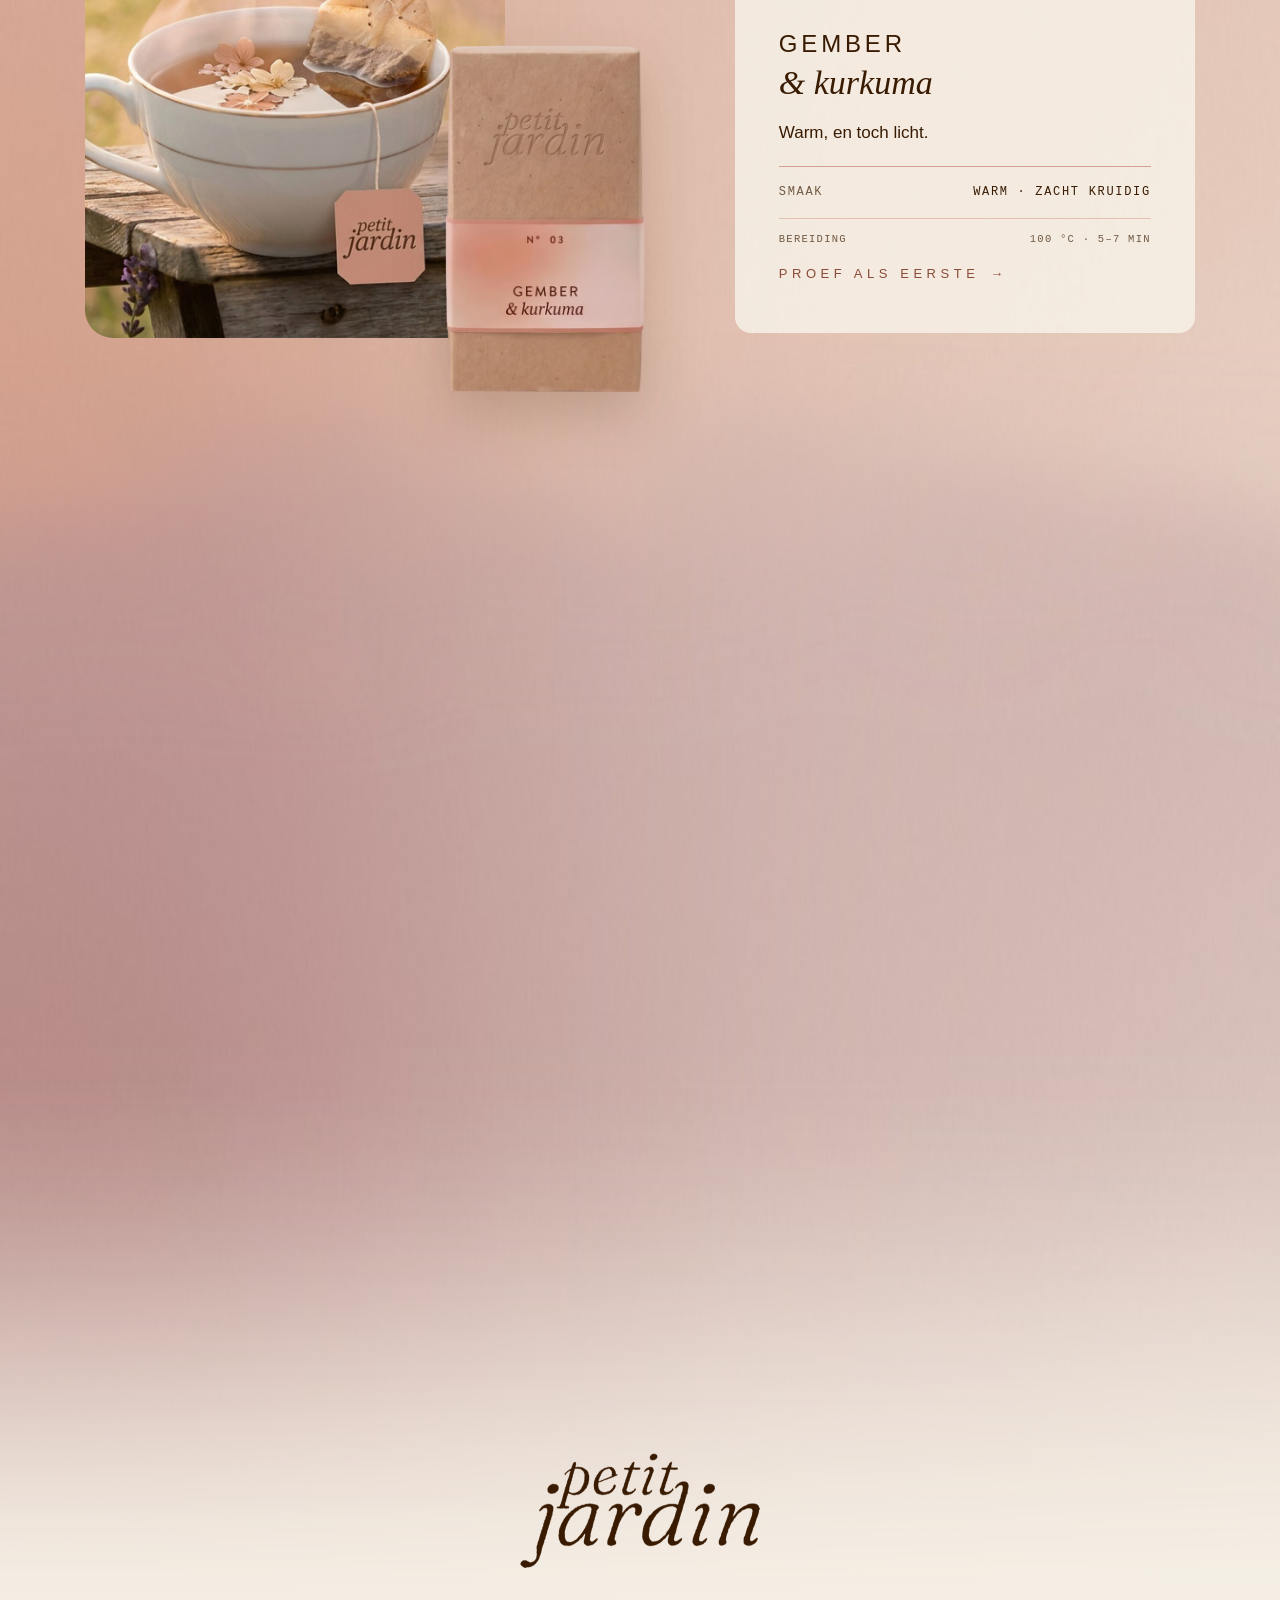
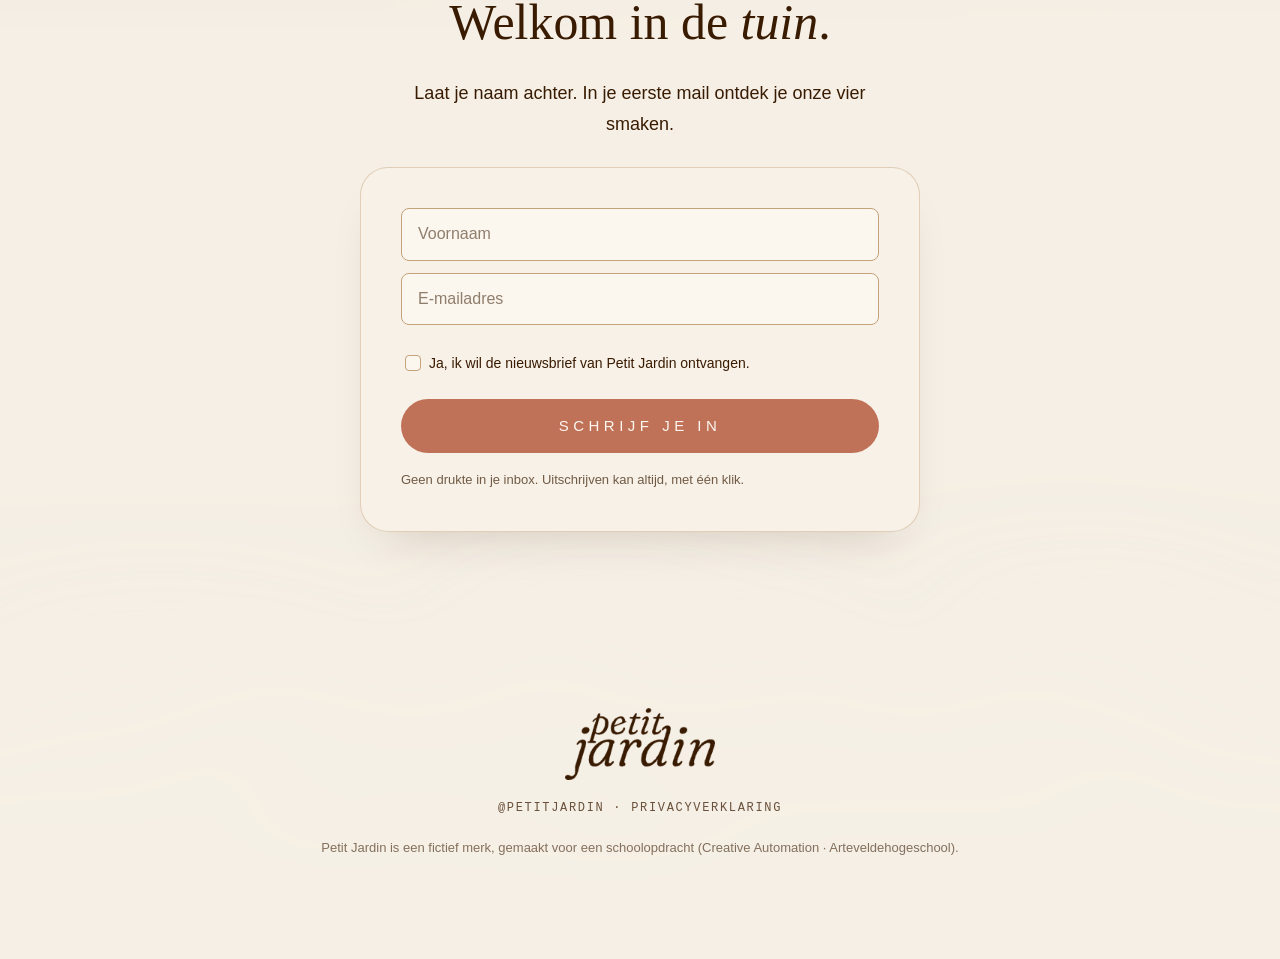
==== commit 18075d01: "Privacy- en GDPR-pagina + link in de footer" ====
--- a/index.html
+++ b/index.html
@@ -941,7 +941,7 @@
   <!-- 8 · FOOTER -->
   <footer class="footer">
     <img src="img/logo-gestapeld.png" alt="Petit Jardin" width="150" height="72" loading="lazy">
-    <p class="label"><a href="#" aria-label="Petit Jardin op Instagram">@petitjardin</a> · <a href="#">Privacyverklaring</a></p>
+    <p class="label"><a href="#" aria-label="Petit Jardin op Instagram">@petitjardin</a> · <a href="privacy.html">Privacyverklaring</a></p>
     <p class="klein">Petit Jardin is een fictief merk, gemaakt voor een schoolopdracht (Creative Automation · Arteveldehogeschool).</p>
   </footer>
 
